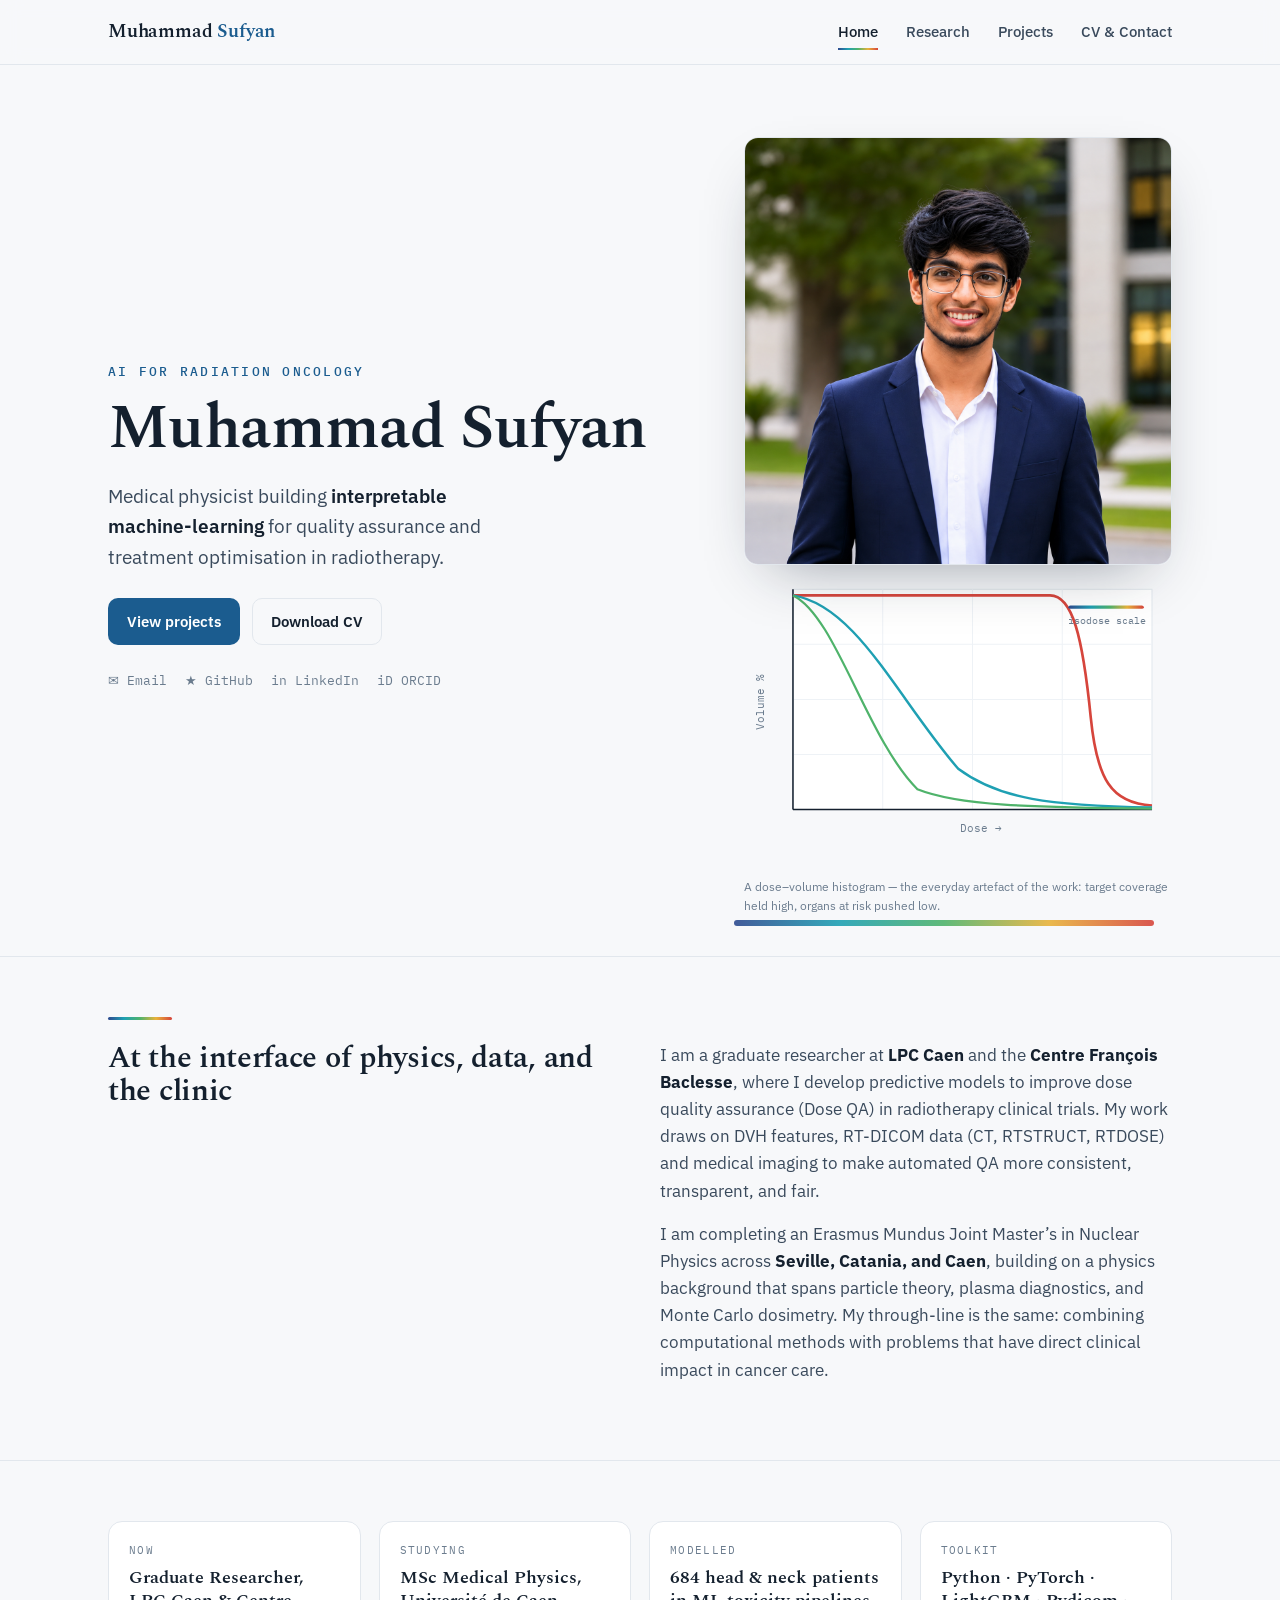
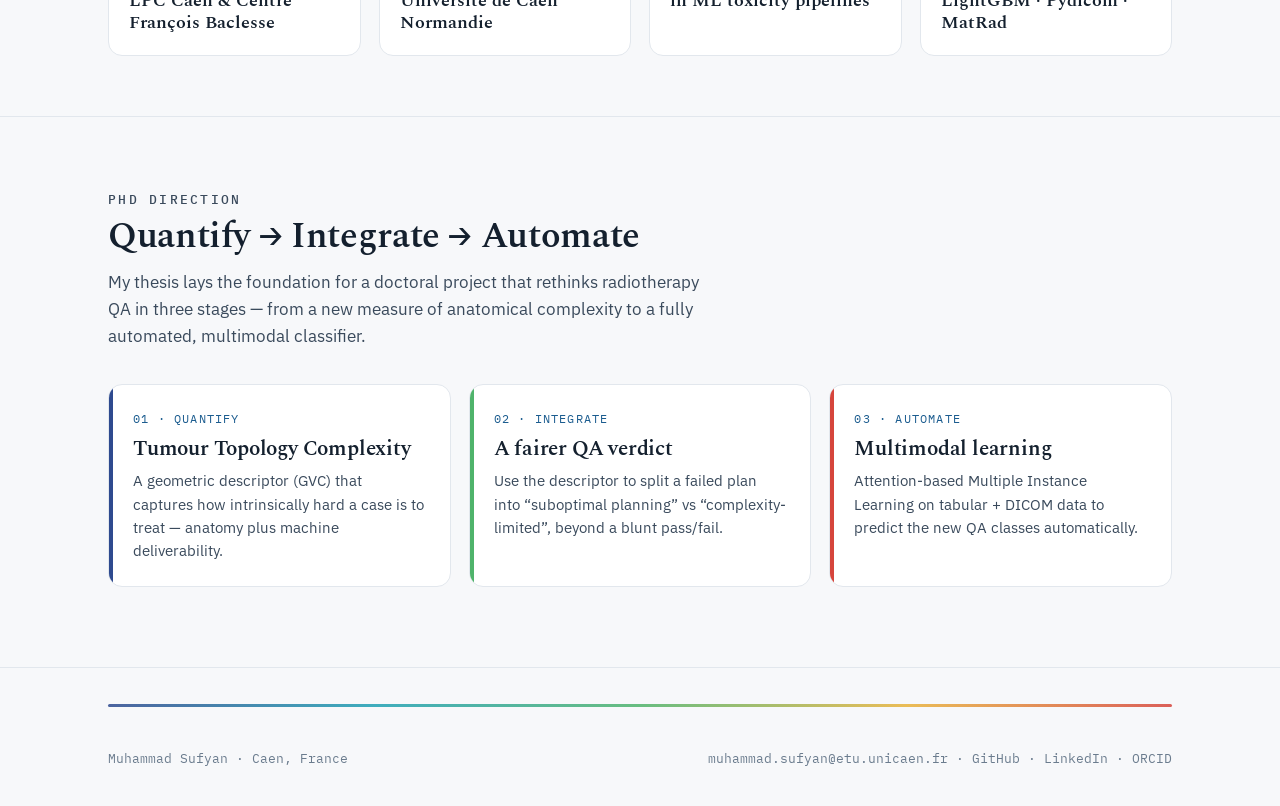
==== index.html @ 7ce427d2 "Add files via upload" ====
<!DOCTYPE html><html lang="en"><head>
<meta charset="utf-8"><meta name="viewport" content="width=device-width,initial-scale=1">
<title>Muhammad Sufyan — AI for Radiation Oncology</title>
<meta name="description" content="Muhammad Sufyan — medical physicist working on machine learning for radiotherapy quality assurance.">
<link rel="preconnect" href="https://fonts.googleapis.com"><link rel="preconnect" href="https://fonts.gstatic.com" crossorigin><link href="https://fonts.googleapis.com/css2?family=Spectral:ital,wght@0,400;0,500;0,600;1,400&family=IBM+Plex+Sans:wght@400;500;600&family=IBM+Plex+Mono:wght@400;500&display=swap" rel="stylesheet"><link rel="stylesheet" href="styles.css"></head>
<body><nav class="nav"><div class="wrap">
<a class="brand" href="index.html">Muhammad <span>Sufyan</span></a>
<button class="navtoggle" aria-label="Menu" onclick="document.getElementById('nv').classList.toggle('open')">&#9776;</button>
<div class="navlinks" id="nv"><a href="index.html" class="active">Home</a><a href="research.html">Research</a><a href="projects.html">Projects</a><a href="cv.html">CV &amp; Contact</a></div>
</div></nav><header class="hero"><div class="wrap"><div class="hero-grid">
<div class="fade in">
<p class="eyebrow">AI for Radiation Oncology</p>
<h1>Muhammad Sufyan</h1>
<p class="lead">Medical physicist building <b>interpretable machine-learning</b> for quality assurance and treatment optimisation in radiotherapy.</p>
<div class="btns">
<a class="btn btn-primary" href="projects.html">View projects</a>
<a class="btn btn-ghost" href="assets/Muhammad_Sufyan_CV.pdf" download>Download CV</a>
</div>
<div class="social">
<a href="mailto:muhammad.sufyan@etu.unicaen.fr">&#9993; Email</a>
<a href="https://github.com/mesufyan">&#9733; GitHub</a>
<a href="https://www.linkedin.com/in/sufyann">in LinkedIn</a>
<a href="https://orcid.org/0009-0007-3161-0716">iD ORCID</a>
</div>
</div>
<div class="portrait-card fade in">
<img class="portrait" src="assets/sufyan.png" alt="Muhammad Sufyan">
<div class="dvh-wrap"><svg viewBox="0 0 420 280" xmlns="http://www.w3.org/2000/svg" class="dvh" role="img" aria-label="Dose-volume histogram illustration">
<defs>
<linearGradient id="sp" x1="0" y1="0" x2="1" y2="0">
<stop offset="0" stop-color="#2E4A8F"/><stop offset="0.3" stop-color="#1FA0B3"/>
<stop offset="0.55" stop-color="#4FB36B"/><stop offset="0.78" stop-color="#E8B23A"/>
<stop offset="1" stop-color="#D6453C"/></linearGradient></defs>
<rect x="48" y="14" width="352" height="216" fill="#fff" stroke="#E2E7ED"/>
<!-- grid -->
<g stroke="#EEF2F6" stroke-width="1">
<line x1="48" y1="68" x2="400" y2="68"/><line x1="48" y1="122" x2="400" y2="122"/>
<line x1="48" y1="176" x2="400" y2="176"/>
<line x1="136" y1="14" x2="136" y2="230"/><line x1="224" y1="14" x2="224" y2="230"/>
<line x1="312" y1="14" x2="312" y2="230"/></g>
<!-- axes -->
<line x1="48" y1="230" x2="400" y2="230" stroke="#14202E" stroke-width="1.5"/>
<line x1="48" y1="14" x2="48" y2="230" stroke="#14202E" stroke-width="1.5"/>
<!-- target (CTV): stays at 100% then steep drop near prescription -->
<path class="dvh-line" d="M48,20 L300,20 C322,20 332,60 340,140 C346,200 360,224 400,226"
 fill="none" stroke="#D6453C" stroke-width="2.6"/>
<!-- OAR 1 (parotid): drops early -->
<path class="dvh-line" d="M48,20 C110,30 150,120 210,190 C250,220 300,226 400,228"
 fill="none" stroke="#1FA0B3" stroke-width="2.4" style="animation-delay:.5s"/>
<!-- OAR 2: drops earliest -->
<path class="dvh-line" d="M48,20 C90,40 120,160 170,210 C210,226 280,228 400,229"
 fill="none" stroke="#4FB36B" stroke-width="2.2" style="animation-delay:.7s"/>
<!-- labels -->
<text x="232" y="252" font-family="IBM Plex Mono,monospace" font-size="11" fill="#6B7C8E" text-anchor="middle">Dose &rarr;</text>
<text x="20" y="125" font-family="IBM Plex Mono,monospace" font-size="11" fill="#6B7C8E" transform="rotate(-90,20,125)" text-anchor="middle">Volume %</text>
<rect x="318" y="30" width="74" height="3" fill="url(#sp)" rx="2"/>
<text x="318" y="48" font-family="IBM Plex Mono,monospace" font-size="9.5" fill="#6B7C8E">isodose scale</text>
</svg>
<div class="dvh-cap">A dose&ndash;volume histogram &mdash; the everyday artefact of the work: target coverage held high, organs at risk pushed low.</div>
</div>
</div>
</div></div></header>

<section class="block"><div class="wrap">
<div class="rule"></div>
<div class="about fade">
<div><h2 style="font-size:30px">At the interface of physics, data, and the clinic</h2></div>
<div>
<p>I am a graduate researcher at <b>LPC Caen</b> and the <b>Centre Fran&ccedil;ois Baclesse</b>, where I develop predictive models to improve dose quality assurance (Dose QA) in radiotherapy clinical trials. My work draws on DVH features, RT-DICOM data (CT, RTSTRUCT, RTDOSE) and medical imaging to make automated QA more consistent, transparent, and fair.</p>
<p>I am completing an Erasmus Mundus Joint Master&rsquo;s in Nuclear Physics across <b>Seville, Catania, and Caen</b>, building on a physics background that spans particle theory, plasma diagnostics, and Monte&nbsp;Carlo dosimetry. My through-line is the same: combining computational methods with problems that have direct clinical impact in cancer care.</p>
</div>
</div>
</div></section>

<section class="block"><div class="wrap">
<div class="glance fade">
<div class="cell"><div class="k">Now</div><div class="v">Graduate Researcher, LPC Caen &amp; Centre Fran&ccedil;ois Baclesse</div></div>
<div class="cell"><div class="k">Studying</div><div class="v">MSc Medical Physics, Universit&eacute; de Caen Normandie</div></div>
<div class="cell"><div class="k">Modelled</div><div class="v">684 head &amp; neck patients in ML toxicity pipelines</div></div>
<div class="cell"><div class="k">Toolkit</div><div class="v">Python &middot; PyTorch &middot; LightGBM &middot; Pydicom &middot; MatRad</div></div>
</div>
</div></section>

<section class="block"><div class="wrap">
<div class="sec-head fade"><p class="eyebrow">PhD direction</p>
<h2>Quantify &rarr; Integrate &rarr; Automate</h2>
<p>My thesis lays the foundation for a doctoral project that rethinks radiotherapy QA in three stages &mdash; from a new measure of anatomical complexity to a fully automated, multimodal classifier.</p></div>
<div class="arc fade">
<div class="step"><div class="bar"></div><div class="no">01 &middot; QUANTIFY</div><h3>Tumour Topology Complexity</h3><p>A geometric descriptor (GVC) that captures how intrinsically hard a case is to treat &mdash; anatomy plus machine deliverability.</p></div>
<div class="step"><div class="bar"></div><div class="no">02 &middot; INTEGRATE</div><h3>A fairer QA verdict</h3><p>Use the descriptor to split a failed plan into &ldquo;suboptimal planning&rdquo; vs &ldquo;complexity-limited&rdquo;, beyond a blunt pass/fail.</p></div>
<div class="step"><div class="bar"></div><div class="no">03 &middot; AUTOMATE</div><h3>Multimodal learning</h3><p>Attention-based Multiple Instance Learning on tabular + DICOM data to predict the new QA classes automatically.</p></div>
</div>
</div></section><footer><div class="wrap" style="flex-direction:column;align-items:stretch">
<div class="spectrum-line"></div>
<div style="display:flex;justify-content:space-between;align-items:center;flex-wrap:wrap;gap:14px">
<span class="small">Muhammad Sufyan &middot; Caen, France</span>
<span class="small"><a href="mailto:muhammad.sufyan@etu.unicaen.fr">muhammad.sufyan@etu.unicaen.fr</a> &middot;
<a href="https://github.com/mesufyan">GitHub</a> &middot; <a href="https://www.linkedin.com/in/sufyann">LinkedIn</a> &middot;
<a href="https://orcid.org/0009-0007-3161-0716">ORCID</a></span>
</div></div></footer>
<script>
const io=new IntersectionObserver((es)=>{es.forEach(e=>{if(e.isIntersecting)e.target.classList.add('in')})},{threshold:.12});
document.querySelectorAll('.fade').forEach(el=>io.observe(el));
</script></body></html>
---- styles.css ----
/* ---------- Muhammad Sufyan — personal site ----------
   Design language drawn from radiation oncology:
   isodose colormap (blue→cyan→green→amber→red) as the signature,
   DVH curve as the hero motif. Academic gravitas (Spectral) +
   technical precision (IBM Plex Sans / Mono).
----------------------------------------------------- */

:root{
  --paper:#F7F8FA;
  --paper-2:#FFFFFF;
  --ink:#14202E;
  --ink-2:#3A4A5C;
  --muted:#6B7C8E;
  --line:#E2E7ED;
  --cobalt:#1B5C8F;
  --cobalt-deep:#0F4A78;
  --teal:#0E6C76;
  /* isodose colormap stops */
  --d1:#2E4A8F; --d2:#1FA0B3; --d3:#4FB36B; --d4:#E8B23A; --d5:#D6453C;
  --spectrum:linear-gradient(90deg,var(--d1),var(--d2),var(--d3),var(--d4),var(--d5));
  --maxw:1120px;
  --r:14px;
}

*{box-sizing:border-box;margin:0;padding:0}
html{scroll-behavior:smooth}
body{
  background:var(--paper);
  color:var(--ink);
  font-family:"IBM Plex Sans",system-ui,sans-serif;
  font-size:17px;
  line-height:1.6;
  -webkit-font-smoothing:antialiased;
}
a{color:inherit;text-decoration:none}
img{max-width:100%;display:block}

.wrap{max-width:var(--maxw);margin:0 auto;padding:0 28px}

/* ---------- typography ---------- */
h1,h2,h3{font-family:"Spectral",Georgia,serif;font-weight:600;line-height:1.1;letter-spacing:-.01em;color:var(--ink)}
.mono{font-family:"IBM Plex Mono",ui-monospace,monospace}
.eyebrow{
  font-family:"IBM Plex Mono",monospace;
  font-size:12.5px;letter-spacing:.18em;text-transform:uppercase;
  color:var(--cobalt);font-weight:500;
}

/* ---------- nav ---------- */
.nav{
  position:sticky;top:0;z-index:50;
  background:rgba(247,248,250,.82);
  backdrop-filter:blur(10px);
  border-bottom:1px solid var(--line);
}
.nav .wrap{display:flex;align-items:center;justify-content:space-between;height:64px}
.brand{font-family:"Spectral",serif;font-weight:600;font-size:19px;letter-spacing:-.01em}
.brand span{color:var(--cobalt)}
.navlinks{display:flex;gap:28px;align-items:center}
.navlinks a{font-size:14.5px;color:var(--ink-2);font-weight:500;position:relative;padding:4px 0}
.navlinks a:hover{color:var(--cobalt)}
.navlinks a.active{color:var(--ink)}
.navlinks a.active::after{
  content:"";position:absolute;left:0;right:0;bottom:-2px;height:2px;background:var(--spectrum)
}
.navtoggle{display:none;background:none;border:0;cursor:pointer;font-size:22px;color:var(--ink)}

/* ---------- hero ---------- */
.hero{padding:72px 0 40px}
.hero-grid{display:grid;grid-template-columns:1.15fr .85fr;gap:56px;align-items:center}
.hero h1{font-size:clamp(38px,6vw,62px);margin:14px 0 18px}
.hero .lead{font-size:19px;color:var(--ink-2);max-width:34ch;margin-bottom:26px}
.hero .lead b{color:var(--ink);font-weight:600}

.portrait-card{position:relative}
.portrait{
  border-radius:var(--r);width:100%;
  border:1px solid var(--line);
  box-shadow:0 24px 60px -28px rgba(20,32,46,.45);
  filter:saturate(1.02);
}
.portrait-card::after{
  content:"";position:absolute;left:-10px;right:18px;bottom:-10px;height:6px;border-radius:6px;background:var(--spectrum);opacity:.9
}

/* dvh figure */
.dvh-wrap{margin-top:10px}
.dvh-cap{font-size:12px;color:var(--muted);margin-top:8px;display:flex;gap:6px;align-items:center}

/* buttons */
.btns{display:flex;gap:12px;flex-wrap:wrap}
.btn{
  display:inline-flex;align-items:center;gap:8px;
  font-size:14.5px;font-weight:600;border-radius:10px;
  padding:11px 18px;transition:.18s;cursor:pointer;border:1px solid transparent;
}
.btn-primary{background:var(--cobalt);color:#fff}
.btn-primary:hover{background:var(--cobalt-deep)}
.btn-ghost{background:transparent;border-color:var(--line);color:var(--ink)}
.btn-ghost:hover{border-color:var(--cobalt);color:var(--cobalt)}

/* social row */
.social{display:flex;gap:18px;margin-top:26px;flex-wrap:wrap}
.social a{font-family:"IBM Plex Mono",monospace;font-size:13px;color:var(--muted);display:flex;gap:7px;align-items:center}
.social a:hover{color:var(--cobalt)}

/* ---------- spectrum rule ---------- */
.rule{height:3px;background:var(--spectrum);border-radius:3px;width:64px;margin:0 0 22px}

/* ---------- section ---------- */
section.block{padding:60px 0;border-top:1px solid var(--line)}
.sec-head{margin-bottom:34px;max-width:60ch}
.sec-head h2{font-size:clamp(26px,3.5vw,36px);margin-top:8px}
.sec-head p{color:var(--ink-2);margin-top:12px}

/* at a glance strip */
.glance{display:grid;grid-template-columns:repeat(4,1fr);gap:18px}
.glance .cell{background:var(--paper-2);border:1px solid var(--line);border-radius:var(--r);padding:20px}
.glance .k{font-family:"IBM Plex Mono",monospace;font-size:11px;letter-spacing:.12em;text-transform:uppercase;color:var(--muted)}
.glance .v{font-family:"Spectral",serif;font-size:18px;font-weight:600;margin-top:8px;line-height:1.25}

/* phd arc (genuine sequence -> numbered) */
.arc{display:grid;grid-template-columns:repeat(3,1fr);gap:18px}
.arc .step{background:var(--paper-2);border:1px solid var(--line);border-radius:var(--r);padding:24px;position:relative;overflow:hidden}
.arc .step .no{font-family:"IBM Plex Mono",monospace;font-size:12px;color:var(--cobalt);letter-spacing:.1em}
.arc .step h3{font-size:21px;margin:10px 0 8px}
.arc .step p{font-size:14.5px;color:var(--ink-2)}
.arc .step .bar{position:absolute;left:0;top:0;bottom:0;width:4px}
.arc .step:nth-child(1) .bar{background:var(--d1)}
.arc .step:nth-child(2) .bar{background:var(--d3)}
.arc .step:nth-child(3) .bar{background:var(--d5)}

/* prose about */
.about{display:grid;grid-template-columns:1fr 1fr;gap:40px;align-items:start}
.about p{color:var(--ink-2);margin-bottom:16px}
.about p b{color:var(--ink)}

/* ---------- timeline / experience ---------- */
.timeline{position:relative;margin-left:6px}
.entry{position:relative;padding:0 0 34px 30px;border-left:2px solid var(--line)}
.entry:last-child{border-left-color:transparent}
.entry::before{content:"";position:absolute;left:-7px;top:5px;width:12px;height:12px;border-radius:50%;background:var(--cobalt);border:2px solid var(--paper)}
.entry .when{font-family:"IBM Plex Mono",monospace;font-size:12px;color:var(--muted);letter-spacing:.04em}
.entry h3{font-size:20px;margin:5px 0 3px}
.entry .org{color:var(--cobalt);font-size:14.5px;font-weight:600;margin-bottom:10px}
.entry p{color:var(--ink-2);font-size:15px;margin-bottom:8px}
.tags{display:flex;gap:8px;flex-wrap:wrap;margin-top:10px}
.tag{font-family:"IBM Plex Mono",monospace;font-size:11.5px;padding:4px 9px;border-radius:6px;background:#eef2f6;color:var(--ink-2);border:1px solid var(--line)}

/* two-col lists */
.cols{display:grid;grid-template-columns:1fr 1fr;gap:18px 40px}
.li{padding:14px 0;border-bottom:1px solid var(--line)}
.li .t{font-weight:600;font-size:15.5px}
.li .d{color:var(--muted);font-size:13px;font-family:"IBM Plex Mono",monospace;margin-top:3px}
.li p{color:var(--ink-2);font-size:14px;margin-top:6px}

/* ---------- project cards ---------- */
.projects{display:grid;grid-template-columns:1fr 1fr;gap:22px}
.card{
  background:var(--paper-2);border:1px solid var(--line);border-radius:var(--r);
  padding:26px;display:flex;flex-direction:column;transition:.2s;position:relative;overflow:hidden
}
.card:hover{transform:translateY(-3px);box-shadow:0 18px 40px -24px rgba(20,32,46,.4);border-color:#cfd8e2}
.card .topbar{height:4px;border-radius:4px;width:46px;margin-bottom:18px;background:var(--spectrum)}
.card .when{font-family:"IBM Plex Mono",monospace;font-size:11.5px;color:var(--muted);letter-spacing:.06em}
.card h3{font-size:21px;margin:8px 0 10px}
.card p{color:var(--ink-2);font-size:14.5px;flex-grow:1}
.card .foot{margin-top:18px;display:flex;justify-content:space-between;align-items:center}
.repo{font-family:"IBM Plex Mono",monospace;font-size:13px;font-weight:600;color:var(--cobalt);display:inline-flex;gap:6px;align-items:center}
.repo:hover{color:var(--cobalt-deep)}
.repo.soon{color:var(--muted);font-weight:500}

/* ---------- contact ---------- */
.contact-grid{display:grid;grid-template-columns:1fr 1fr;gap:40px;align-items:start}
.contact-list a, .contact-list span{display:flex;gap:12px;align-items:baseline;padding:14px 0;border-bottom:1px solid var(--line);font-size:15.5px}
.contact-list .lab{font-family:"IBM Plex Mono",monospace;font-size:11.5px;letter-spacing:.1em;text-transform:uppercase;color:var(--muted);min-width:96px}
.contact-list a:hover .val{color:var(--cobalt)}
.val{color:var(--ink);word-break:break-all}

/* ---------- footer ---------- */
footer{border-top:1px solid var(--line);padding:36px 0;margin-top:20px}
footer .wrap{display:flex;justify-content:space-between;align-items:center;flex-wrap:wrap;gap:14px}
footer .small{font-size:13px;color:var(--muted);font-family:"IBM Plex Mono",monospace}
footer .spectrum-line{height:3px;width:100%;background:var(--spectrum);border-radius:3px;margin-bottom:28px;opacity:.85}

/* ---------- responsive ---------- */
@media(max-width:900px){
  .hero-grid{grid-template-columns:1fr;gap:34px}
  .hero{padding:48px 0 24px}
  .about,.contact-grid{grid-template-columns:1fr;gap:22px}
  .glance{grid-template-columns:1fr 1fr}
  .arc{grid-template-columns:1fr}
  .projects{grid-template-columns:1fr}
  .cols{grid-template-columns:1fr}
  .navlinks{
    position:fixed;inset:64px 0 auto 0;background:var(--paper);
    flex-direction:column;gap:0;padding:8px 0;border-bottom:1px solid var(--line);
    transform:translateY(-130%);transition:.25s;
  }
  .navlinks.open{transform:translateY(0)}
  .navlinks a{padding:14px 28px;width:100%}
  .navtoggle{display:block}
}

@media(prefers-reduced-motion:reduce){
  *{animation:none!important;transition:none!important;scroll-behavior:auto}
}

/* dvh draw animation */
.dvh-line{stroke-dasharray:520;stroke-dashoffset:520;animation:draw 2.1s ease forwards .3s}
@keyframes draw{to{stroke-dashoffset:0}}
.fade{opacity:0;transform:translateY(14px);transition:.7s ease}
.fade.in{opacity:1;transform:none}

/* ---------- project detail pages ---------- */
.phero{padding:54px 0 30px;border-bottom:1px solid var(--line)}
.phero .back{font-family:"IBM Plex Mono",monospace;font-size:13px;color:var(--muted);display:inline-flex;gap:7px;align-items:center;margin-bottom:22px}
.phero .back:hover{color:var(--cobalt)}
.phero h1{font-size:clamp(30px,5vw,48px);max-width:18ch;margin:6px 0 16px}
.phero .meta{display:flex;gap:22px;flex-wrap:wrap;font-family:"IBM Plex Mono",monospace;font-size:12.5px;color:var(--muted);margin-bottom:18px}
.phero .meta b{color:var(--ink-2);font-weight:500}
.phero .summary{font-size:18px;color:var(--ink-2);max-width:62ch}

.psec{padding:42px 0;border-top:1px solid var(--line)}
.psec h2{font-size:26px;margin-bottom:16px}
.psec h3{font-size:18px;margin:22px 0 8px}
.psec p{color:var(--ink-2);margin-bottom:14px;max-width:70ch}
.psec ul{margin:0 0 16px 0;padding-left:0;list-style:none;max-width:72ch}
.psec ul li{position:relative;padding:7px 0 7px 22px;color:var(--ink-2);border-bottom:1px solid var(--line)}
.psec ul li::before{content:"";position:absolute;left:0;top:15px;width:8px;height:2px;background:var(--cobalt)}
.psec ul li b{color:var(--ink)}

/* stat callouts */
.stats{display:grid;grid-template-columns:repeat(auto-fit,minmax(150px,1fr));gap:16px;margin:20px 0}
.stat{background:var(--paper-2);border:1px solid var(--line);border-radius:var(--r);padding:20px}
.stat .num{font-family:"Spectral",serif;font-size:30px;font-weight:600;color:var(--cobalt);line-height:1}
.stat .lbl{font-family:"IBM Plex Mono",monospace;font-size:11px;letter-spacing:.08em;text-transform:uppercase;color:var(--muted);margin-top:8px}

/* result table */
.rtable{width:100%;border-collapse:collapse;margin:18px 0;font-size:14px;overflow:hidden;border-radius:10px;border:1px solid var(--line)}
.rtable th,.rtable td{padding:11px 14px;text-align:left;border-bottom:1px solid var(--line)}
.rtable th{background:#eef2f6;font-family:"IBM Plex Mono",monospace;font-size:11.5px;letter-spacing:.05em;text-transform:uppercase;color:var(--ink-2);font-weight:500}
.rtable td{color:var(--ink-2)}
.rtable td.mono{font-family:"IBM Plex Mono",monospace;color:var(--cobalt);font-weight:500}
.rtable tr:last-child td{border-bottom:0}
.rtable .cap{font-size:12px;color:var(--muted);margin-top:6px}

.linkrow{display:flex;gap:14px;flex-wrap:wrap;margin-top:20px}

/* phase cards for TTC */
.phases{display:grid;grid-template-columns:repeat(3,1fr);gap:16px;margin:18px 0}
.phase{background:var(--paper-2);border:1px solid var(--line);border-radius:var(--r);padding:20px;position:relative}
.phase .ph{font-family:"IBM Plex Mono",monospace;font-size:11px;letter-spacing:.1em;color:var(--cobalt)}
.phase h3{font-size:16px;margin:8px 0 6px}
.phase p{font-size:13.5px;margin:0}
@media(max-width:760px){.phases{grid-template-columns:1fr}}

.note{background:#eef4f8;border:1px solid #d4e3ee;border-radius:var(--r);padding:16px 18px;font-size:14.5px;color:var(--ink-2);margin:16px 0}
.note b{color:var(--cobalt-deep)}
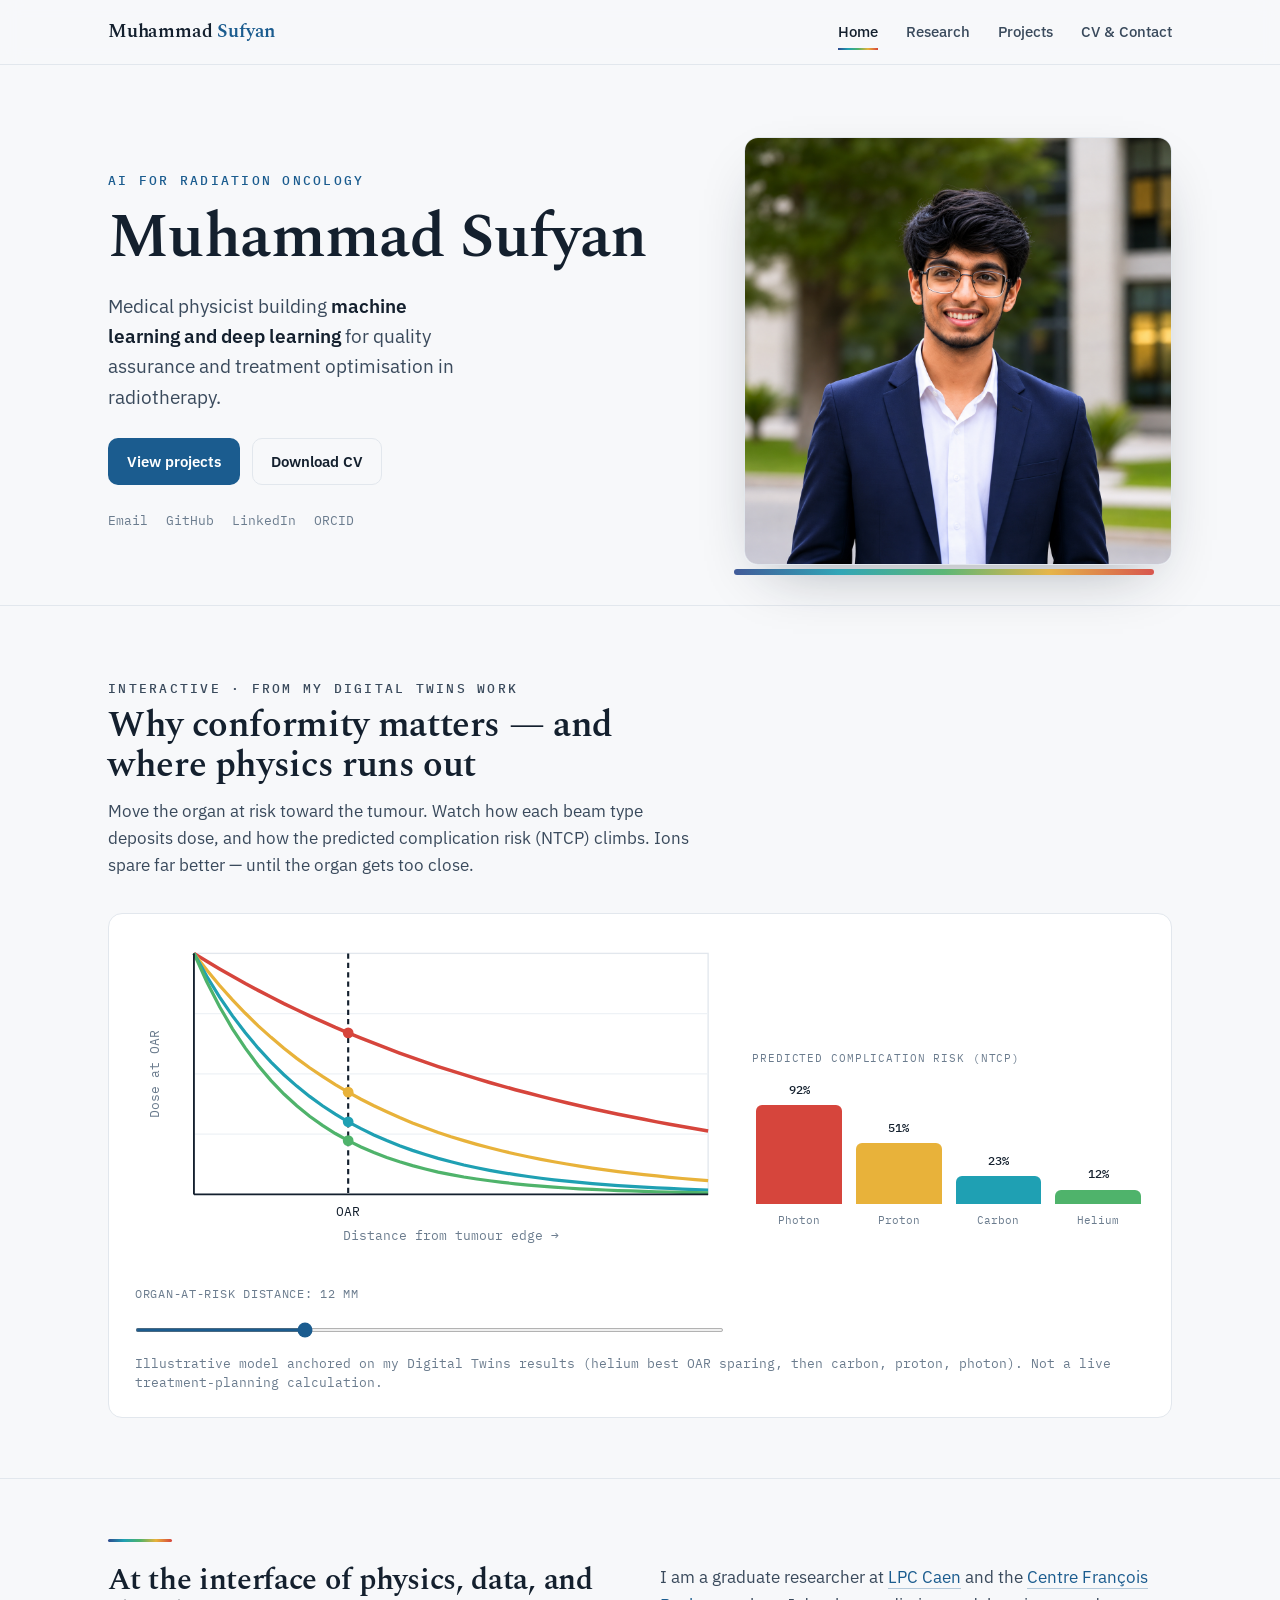
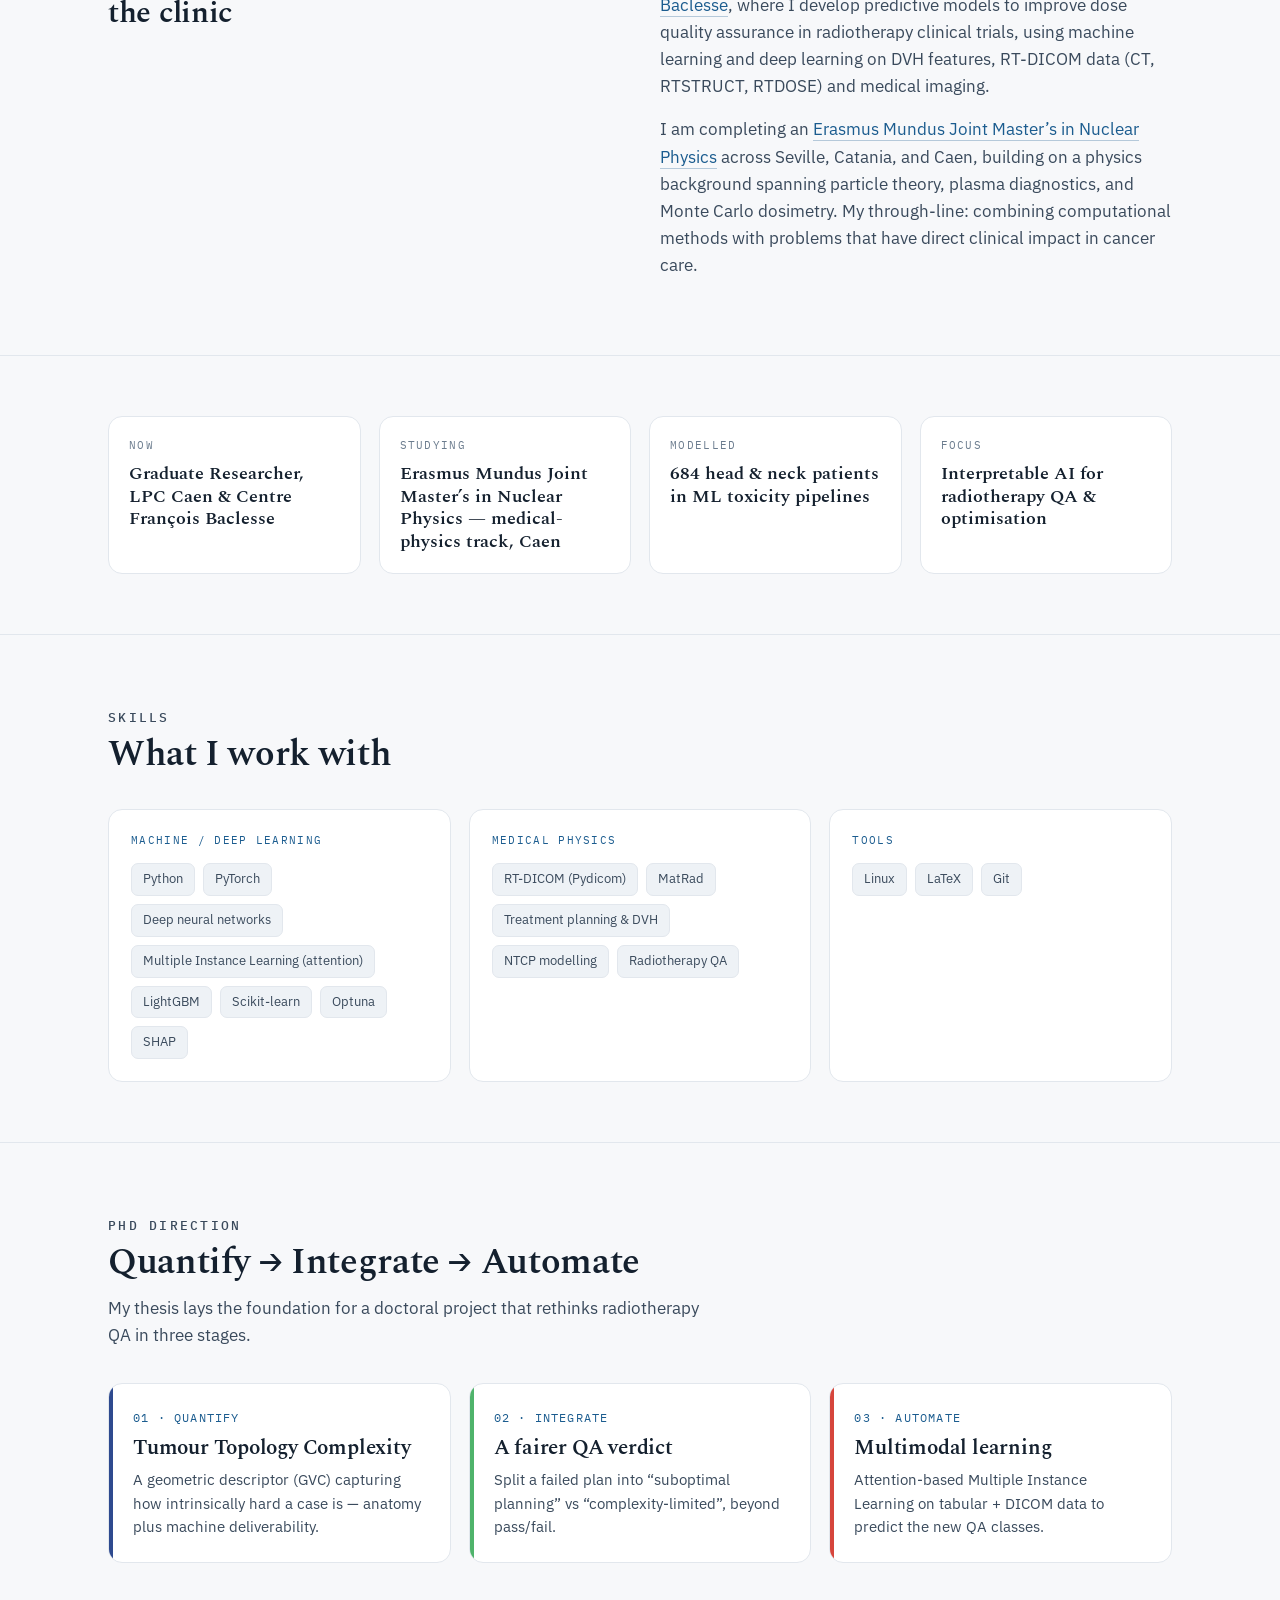
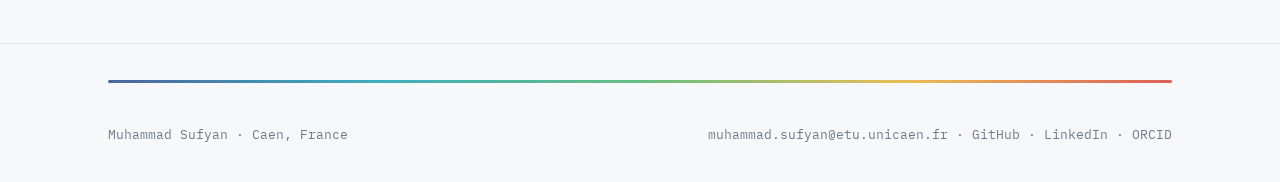
==== commit 1b9db265: "Files modified!" ====
--- a/index.html
+++ b/index.html
@@ -1,104 +1,133 @@
-<!DOCTYPE html><html lang="en"><head>
-<meta charset="utf-8"><meta name="viewport" content="width=device-width,initial-scale=1">
-<title>Muhammad Sufyan — AI for Radiation Oncology</title>
-<meta name="description" content="Muhammad Sufyan — medical physicist working on machine learning for radiotherapy quality assurance.">
-<link rel="preconnect" href="https://fonts.googleapis.com"><link rel="preconnect" href="https://fonts.gstatic.com" crossorigin><link href="https://fonts.googleapis.com/css2?family=Spectral:ital,wght@0,400;0,500;0,600;1,400&family=IBM+Plex+Sans:wght@400;500;600&family=IBM+Plex+Mono:wght@400;500&display=swap" rel="stylesheet"><link rel="stylesheet" href="styles.css"></head>
-<body><nav class="nav"><div class="wrap">
-<a class="brand" href="index.html">Muhammad <span>Sufyan</span></a>
-<button class="navtoggle" aria-label="Menu" onclick="document.getElementById('nv').classList.toggle('open')">&#9776;</button>
-<div class="navlinks" id="nv"><a href="index.html" class="active">Home</a><a href="research.html">Research</a><a href="projects.html">Projects</a><a href="cv.html">CV &amp; Contact</a></div>
-</div></nav><header class="hero"><div class="wrap"><div class="hero-grid">
+<!DOCTYPE html><html lang="en"><head><meta charset="utf-8"><meta name="viewport" content="width=device-width,initial-scale=1"><title>Muhammad Sufyan — AI for Radiation Oncology</title><meta name="description" content="Muhammad Sufyan — medical physicist working on machine learning and deep learning for radiotherapy QA."><link rel="preconnect" href="https://fonts.googleapis.com"><link rel="preconnect" href="https://fonts.gstatic.com" crossorigin><link href="https://fonts.googleapis.com/css2?family=Spectral:ital,wght@0,400;0,500;0,600;1,400&family=IBM+Plex+Sans:wght@400;500;600&family=IBM+Plex+Mono:wght@400;500&display=swap" rel="stylesheet"><link rel="stylesheet" href="styles.css"></head><body><nav class="nav"><div class="wrap"><a class="brand" href="index.html">Muhammad <span>Sufyan</span></a><button class="navtoggle" aria-label="Menu" onclick="document.getElementById('nv').classList.toggle('open')">&#9776;</button><div class="navlinks" id="nv"><a href="index.html" class="active">Home</a><a href="research.html">Research</a><a href="projects.html">Projects</a><a href="cv.html">CV &amp; Contact</a></div></div></nav><header class="hero"><div class="wrap"><div class="hero-grid">
 <div class="fade in">
 <p class="eyebrow">AI for Radiation Oncology</p>
 <h1>Muhammad Sufyan</h1>
-<p class="lead">Medical physicist building <b>interpretable machine-learning</b> for quality assurance and treatment optimisation in radiotherapy.</p>
-<div class="btns">
-<a class="btn btn-primary" href="projects.html">View projects</a>
-<a class="btn btn-ghost" href="assets/Muhammad_Sufyan_CV.pdf" download>Download CV</a>
-</div>
+<p class="lead">Medical physicist building <b>machine learning and deep learning</b> for quality assurance and treatment optimisation in radiotherapy.</p>
+<div class="btns"><a class="btn btn-primary" href="projects.html">View projects</a>
+<a class="btn btn-ghost" href="assets/Muhammad_Sufyan_CV.pdf" download>Download CV</a></div>
 <div class="social">
-<a href="mailto:muhammad.sufyan@etu.unicaen.fr">&#9993; Email</a>
-<a href="https://github.com/mesufyan">&#9733; GitHub</a>
-<a href="https://www.linkedin.com/in/sufyann">in LinkedIn</a>
-<a href="https://orcid.org/0009-0007-3161-0716">iD ORCID</a>
+<a href="mailto:muhammad.sufyan@etu.unicaen.fr">Email</a><a href="https://github.com/mesufyan" target="_blank" rel="noopener">GitHub</a>
+<a href="https://www.linkedin.com/in/sufyann" target="_blank" rel="noopener">LinkedIn</a><a href="https://orcid.org/0009-0007-3161-0716" target="_blank" rel="noopener">ORCID</a>
+</div></div>
+<div class="portrait-card fade in"><img class="portrait" src="assets/sufyan.png" alt="Muhammad Sufyan"></div>
+</div></div></header>
+
+
+<section class="block"><div class="wrap">
+<div class="sec-head fade"><p class="eyebrow">Interactive &middot; from my Digital Twins work</p>
+<h2>Why conformity matters &mdash; and where physics runs out</h2>
+<p>Move the organ at risk toward the tumour. Watch how each beam type deposits dose, and how the predicted complication risk (NTCP) climbs. Ions spare far better &mdash; until the organ gets too close.</p></div>
+<div class="sim fade">
+<div class="sim-grid">
+<div>
+<svg id="doseSvg" viewBox="0 0 440 240" xmlns="http://www.w3.org/2000/svg" aria-label="Dose vs distance from target for four modalities">
+<rect x="44" y="10" width="384" height="180" fill="#fff" stroke="#E2E7ED"/>
+<g id="grid"></g>
+<path id="cPhoton" fill="none" stroke="#D6453C" stroke-width="2.6"/>
+<path id="cProton" fill="none" stroke="#E8B23A" stroke-width="2.4"/>
+<path id="cCarbon" fill="none" stroke="#1FA0B3" stroke-width="2.4"/>
+<path id="cHelium" fill="none" stroke="#4FB36B" stroke-width="2.4"/>
+<line id="oarLine" x1="0" y1="10" x2="0" y2="190" stroke="#14202E" stroke-width="1.6" stroke-dasharray="4 3"/>
+<circle id="dPhoton" r="4" fill="#D6453C"/><circle id="dProton" r="4" fill="#E8B23A"/>
+<circle id="dCarbon" r="4" fill="#1FA0B3"/><circle id="dHelium" r="4" fill="#4FB36B"/>
+<line x1="44" y1="190" x2="428" y2="190" stroke="#14202E" stroke-width="1.4"/>
+<line x1="44" y1="10" x2="44" y2="190" stroke="#14202E" stroke-width="1.4"/>
+<text id="oarLbl" x="0" y="206" font-family="IBM Plex Mono,monospace" font-size="10" fill="#14202E" text-anchor="middle">OAR</text>
+<text x="236" y="224" font-family="IBM Plex Mono,monospace" font-size="10" fill="#6B7C8E" text-anchor="middle">Distance from tumour edge &rarr;</text>
+<text x="18" y="100" font-family="IBM Plex Mono,monospace" font-size="10" fill="#6B7C8E" transform="rotate(-90,18,100)" text-anchor="middle">Dose at OAR</text>
+</svg>
+<div class="sim-control">
+<label for="oar">Organ-at-risk distance: <span id="oarVal">12 mm</span></label>
+<input id="oar" type="range" min="1" max="40" value="12" step="1">
 </div>
 </div>
-<div class="portrait-card fade in">
-<img class="portrait" src="assets/sufyan.png" alt="Muhammad Sufyan">
-<div class="dvh-wrap"><svg viewBox="0 0 420 280" xmlns="http://www.w3.org/2000/svg" class="dvh" role="img" aria-label="Dose-volume histogram illustration">
-<defs>
-<linearGradient id="sp" x1="0" y1="0" x2="1" y2="0">
-<stop offset="0" stop-color="#2E4A8F"/><stop offset="0.3" stop-color="#1FA0B3"/>
-<stop offset="0.55" stop-color="#4FB36B"/><stop offset="0.78" stop-color="#E8B23A"/>
-<stop offset="1" stop-color="#D6453C"/></linearGradient></defs>
-<rect x="48" y="14" width="352" height="216" fill="#fff" stroke="#E2E7ED"/>
-<!-- grid -->
-<g stroke="#EEF2F6" stroke-width="1">
-<line x1="48" y1="68" x2="400" y2="68"/><line x1="48" y1="122" x2="400" y2="122"/>
-<line x1="48" y1="176" x2="400" y2="176"/>
-<line x1="136" y1="14" x2="136" y2="230"/><line x1="224" y1="14" x2="224" y2="230"/>
-<line x1="312" y1="14" x2="312" y2="230"/></g>
-<!-- axes -->
-<line x1="48" y1="230" x2="400" y2="230" stroke="#14202E" stroke-width="1.5"/>
-<line x1="48" y1="14" x2="48" y2="230" stroke="#14202E" stroke-width="1.5"/>
-<!-- target (CTV): stays at 100% then steep drop near prescription -->
-<path class="dvh-line" d="M48,20 L300,20 C322,20 332,60 340,140 C346,200 360,224 400,226"
- fill="none" stroke="#D6453C" stroke-width="2.6"/>
-<!-- OAR 1 (parotid): drops early -->
-<path class="dvh-line" d="M48,20 C110,30 150,120 210,190 C250,220 300,226 400,228"
- fill="none" stroke="#1FA0B3" stroke-width="2.4" style="animation-delay:.5s"/>
-<!-- OAR 2: drops earliest -->
-<path class="dvh-line" d="M48,20 C90,40 120,160 170,210 C210,226 280,228 400,229"
- fill="none" stroke="#4FB36B" stroke-width="2.2" style="animation-delay:.7s"/>
-<!-- labels -->
-<text x="232" y="252" font-family="IBM Plex Mono,monospace" font-size="11" fill="#6B7C8E" text-anchor="middle">Dose &rarr;</text>
-<text x="20" y="125" font-family="IBM Plex Mono,monospace" font-size="11" fill="#6B7C8E" transform="rotate(-90,20,125)" text-anchor="middle">Volume %</text>
-<rect x="318" y="30" width="74" height="3" fill="url(#sp)" rx="2"/>
-<text x="318" y="48" font-family="IBM Plex Mono,monospace" font-size="9.5" fill="#6B7C8E">isodose scale</text>
-</svg>
-<div class="dvh-cap">A dose&ndash;volume histogram &mdash; the everyday artefact of the work: target coverage held high, organs at risk pushed low.</div>
+<div>
+<div style="font-family:'IBM Plex Mono',monospace;font-size:11px;letter-spacing:.08em;text-transform:uppercase;color:#6B7C8E;margin-bottom:12px">Predicted complication risk (NTCP)</div>
+<div class="ntcp-row">
+<div class="ntcp-bar-wrap"><span class="ntcp-val" id="vPhoton">0%</span><div class="ntcp-bar" id="bPhoton" style="background:#D6453C"></div><span class="ntcp-lbl">Photon</span></div>
+<div class="ntcp-bar-wrap"><span class="ntcp-val" id="vProton">0%</span><div class="ntcp-bar" id="bProton" style="background:#E8B23A"></div><span class="ntcp-lbl">Proton</span></div>
+<div class="ntcp-bar-wrap"><span class="ntcp-val" id="vCarbon">0%</span><div class="ntcp-bar" id="bCarbon" style="background:#1FA0B3"></div><span class="ntcp-lbl">Carbon</span></div>
+<div class="ntcp-bar-wrap"><span class="ntcp-val" id="vHelium">0%</span><div class="ntcp-bar" id="bHelium" style="background:#4FB36B"></div><span class="ntcp-lbl">Helium</span></div>
 </div>
 </div>
-</div></div></header>
+</div>
+<div class="sim-callout" id="callout">At very short distances, <b>even ions cannot fully spare the organ</b> &mdash; the limit becomes anatomical, not physical. This is exactly the regime my <a href="project-ttc.html">Tumour Topology Complexity descriptor (GVC)</a> is built to quantify.</div>
+<div class="fig-cap" style="margin-top:14px">Illustrative model anchored on my Digital Twins results (helium best OAR sparing, then carbon, proton, photon). Not a live treatment-planning calculation.</div>
+</div>
+</div></section>
+<script>
+(function(){
+ var X0=44,X1=428,Y0=10,Y1=190,W=X1-X0,H=Y1-Y0;
+ var Lm={photon:30,proton:14,carbon:10,helium:8}; // falloff length: smaller=better sparing
+ var maxD=40;
+ function dose(L,d){return Math.exp(-d/L);}            // dose at OAR, target=1
+ function ntcp(D){return 1/(1+Math.exp(-(D-0.42)/0.10));}
+ function px(d){return X0 + (d/maxD)*W;}
+ function py(v){return Y1 - v*H;}
+ // grid
+ var g=document.getElementById('grid'),gs='';
+ for(var i=1;i<4;i++){var y=Y0+i*H/4;gs+='<line x1="'+X0+'" y1="'+y+'" x2="'+X1+'" y2="'+y+'" stroke="#EEF2F6"/>';}
+ g.innerHTML=gs;
+ function path(L){var s='M';for(var d=0;d<=maxD;d+=1){s+=(d===0?'':' L')+px(d).toFixed(1)+','+py(dose(L,d)).toFixed(1);}return s;}
+ document.getElementById('cPhoton').setAttribute('d',path(Lm.photon));
+ document.getElementById('cProton').setAttribute('d',path(Lm.proton));
+ document.getElementById('cCarbon').setAttribute('d',path(Lm.carbon));
+ document.getElementById('cHelium').setAttribute('d',path(Lm.helium));
+ var slider=document.getElementById('oar');
+ function fmt(p){return Math.round(p*100)+'%';}
+ function upd(){
+   var d=+slider.value; document.getElementById('oarVal').textContent=d+' mm';
+   var x=px(d);
+   var ol=document.getElementById('oarLine');ol.setAttribute('x1',x);ol.setAttribute('x2',x);
+   var lbl=document.getElementById('oarLbl');lbl.setAttribute('x',x);
+   var anyHigh=false,total=0;
+   ['photon','proton','carbon','helium'].forEach(function(m){
+     var D=dose(Lm[m],d), N=ntcp(D);
+     var cap=m.charAt(0).toUpperCase()+m.slice(1);
+     var dot=document.getElementById('d'+cap);dot.setAttribute('cx',x);dot.setAttribute('cy',py(D));
+     document.getElementById('b'+cap).style.height=(N*120)+'px';
+     document.getElementById('v'+cap).textContent=fmt(N);
+   });
+   var allN=['photon','proton','carbon','helium'].map(function(m){return ntcp(dose(Lm[m],d));});
+   var minN=Math.min.apply(null,allN);
+   document.getElementById('callout').classList.toggle('show', minN>0.5);
+ }
+ slider.addEventListener('input',upd); upd();
+})();
+</script>
 
-<section class="block"><div class="wrap">
-<div class="rule"></div>
+
+<section class="block"><div class="wrap"><div class="rule"></div>
 <div class="about fade">
 <div><h2 style="font-size:30px">At the interface of physics, data, and the clinic</h2></div>
 <div>
-<p>I am a graduate researcher at <b>LPC Caen</b> and the <b>Centre Fran&ccedil;ois Baclesse</b>, where I develop predictive models to improve dose quality assurance (Dose QA) in radiotherapy clinical trials. My work draws on DVH features, RT-DICOM data (CT, RTSTRUCT, RTDOSE) and medical imaging to make automated QA more consistent, transparent, and fair.</p>
-<p>I am completing an Erasmus Mundus Joint Master&rsquo;s in Nuclear Physics across <b>Seville, Catania, and Caen</b>, building on a physics background that spans particle theory, plasma diagnostics, and Monte&nbsp;Carlo dosimetry. My through-line is the same: combining computational methods with problems that have direct clinical impact in cancer care.</p>
-</div>
-</div>
-</div></section>
+<p>I am a graduate researcher at <a href="https://www.lpc-caen.in2p3.fr/" target="_blank" rel="noopener">LPC Caen</a> and the <a href="https://www.baclesse.fr/" target="_blank" rel="noopener">Centre Fran&ccedil;ois Baclesse</a>, where I develop predictive models to improve dose quality assurance in radiotherapy clinical trials, using machine learning and deep learning on DVH features, RT-DICOM data (CT, RTSTRUCT, RTDOSE) and medical imaging.</p>
+<p>I am completing an <a href="https://www.emm-nucphys.eu/" target="_blank" rel="noopener">Erasmus Mundus Joint Master&rsquo;s in Nuclear Physics</a> across Seville, Catania, and Caen, building on a physics background spanning particle theory, plasma diagnostics, and Monte&nbsp;Carlo dosimetry. My through-line: combining computational methods with problems that have direct clinical impact in cancer care.</p>
+</div></div></div></section>
+
+<section class="block"><div class="wrap"><div class="glance fade">
+<div class="cell"><div class="k">Now</div><div class="v">Graduate Researcher, LPC Caen &amp; Centre Fran&ccedil;ois Baclesse</div></div>
+<div class="cell"><div class="k">Studying</div><div class="v">Erasmus Mundus Joint Master&rsquo;s in Nuclear Physics &mdash; medical-physics track, Caen</div></div>
+<div class="cell"><div class="k">Modelled</div><div class="v">684 head &amp; neck patients in ML toxicity pipelines</div></div>
+<div class="cell"><div class="k">Focus</div><div class="v">Interpretable AI for radiotherapy QA &amp; optimisation</div></div>
+</div></div></section>
 
 <section class="block"><div class="wrap">
-<div class="glance fade">
-<div class="cell"><div class="k">Now</div><div class="v">Graduate Researcher, LPC Caen &amp; Centre Fran&ccedil;ois Baclesse</div></div>
-<div class="cell"><div class="k">Studying</div><div class="v">MSc Medical Physics, Universit&eacute; de Caen Normandie</div></div>
-<div class="cell"><div class="k">Modelled</div><div class="v">684 head &amp; neck patients in ML toxicity pipelines</div></div>
-<div class="cell"><div class="k">Toolkit</div><div class="v">Python &middot; PyTorch &middot; LightGBM &middot; Pydicom &middot; MatRad</div></div>
-</div>
-</div></section>
+<div class="sec-head fade"><p class="eyebrow">Skills</p><h2>What I work with</h2></div>
+<div class="skills fade">
+<div class="skillcol"><div class="h">Machine / Deep Learning</div><div class="chips">
+<span class="chip">Python</span><span class="chip">PyTorch</span><span class="chip">Deep neural networks</span><span class="chip">Multiple Instance Learning (attention)</span><span class="chip">LightGBM</span><span class="chip">Scikit-learn</span><span class="chip">Optuna</span><span class="chip">SHAP</span></div></div>
+<div class="skillcol"><div class="h">Medical Physics</div><div class="chips">
+<span class="chip">RT-DICOM (Pydicom)</span><span class="chip">MatRad</span><span class="chip">Treatment planning &amp; DVH</span><span class="chip">NTCP modelling</span><span class="chip">Radiotherapy QA</span></div></div>
+<div class="skillcol"><div class="h">Tools</div><div class="chips">
+<span class="chip">Linux</span><span class="chip">LaTeX</span><span class="chip">Git</span></div></div>
+</div></div></section>
 
 <section class="block"><div class="wrap">
-<div class="sec-head fade"><p class="eyebrow">PhD direction</p>
-<h2>Quantify &rarr; Integrate &rarr; Automate</h2>
-<p>My thesis lays the foundation for a doctoral project that rethinks radiotherapy QA in three stages &mdash; from a new measure of anatomical complexity to a fully automated, multimodal classifier.</p></div>
+<div class="sec-head fade"><p class="eyebrow">PhD direction</p><h2>Quantify &rarr; Integrate &rarr; Automate</h2>
+<p>My thesis lays the foundation for a doctoral project that rethinks radiotherapy QA in three stages.</p></div>
 <div class="arc fade">
-<div class="step"><div class="bar"></div><div class="no">01 &middot; QUANTIFY</div><h3>Tumour Topology Complexity</h3><p>A geometric descriptor (GVC) that captures how intrinsically hard a case is to treat &mdash; anatomy plus machine deliverability.</p></div>
-<div class="step"><div class="bar"></div><div class="no">02 &middot; INTEGRATE</div><h3>A fairer QA verdict</h3><p>Use the descriptor to split a failed plan into &ldquo;suboptimal planning&rdquo; vs &ldquo;complexity-limited&rdquo;, beyond a blunt pass/fail.</p></div>
-<div class="step"><div class="bar"></div><div class="no">03 &middot; AUTOMATE</div><h3>Multimodal learning</h3><p>Attention-based Multiple Instance Learning on tabular + DICOM data to predict the new QA classes automatically.</p></div>
-</div>
-</div></section><footer><div class="wrap" style="flex-direction:column;align-items:stretch">
-<div class="spectrum-line"></div>
-<div style="display:flex;justify-content:space-between;align-items:center;flex-wrap:wrap;gap:14px">
-<span class="small">Muhammad Sufyan &middot; Caen, France</span>
-<span class="small"><a href="mailto:muhammad.sufyan@etu.unicaen.fr">muhammad.sufyan@etu.unicaen.fr</a> &middot;
-<a href="https://github.com/mesufyan">GitHub</a> &middot; <a href="https://www.linkedin.com/in/sufyann">LinkedIn</a> &middot;
-<a href="https://orcid.org/0009-0007-3161-0716">ORCID</a></span>
-</div></div></footer>
-<script>
-const io=new IntersectionObserver((es)=>{es.forEach(e=>{if(e.isIntersecting)e.target.classList.add('in')})},{threshold:.12});
-document.querySelectorAll('.fade').forEach(el=>io.observe(el));
-</script></body></html>+<div class="step"><div class="bar"></div><div class="no">01 &middot; QUANTIFY</div><h3>Tumour Topology Complexity</h3><p>A geometric descriptor (GVC) capturing how intrinsically hard a case is &mdash; anatomy plus machine deliverability.</p></div>
+<div class="step"><div class="bar"></div><div class="no">02 &middot; INTEGRATE</div><h3>A fairer QA verdict</h3><p>Split a failed plan into &ldquo;suboptimal planning&rdquo; vs &ldquo;complexity-limited&rdquo;, beyond pass/fail.</p></div>
+<div class="step"><div class="bar"></div><div class="no">03 &middot; AUTOMATE</div><h3>Multimodal learning</h3><p>Attention-based Multiple Instance Learning on tabular + DICOM data to predict the new QA classes.</p></div>
+</div></div></section><footer><div class="wrap" style="flex-direction:column;align-items:stretch"><div class="spectrum-line"></div><div style="display:flex;justify-content:space-between;align-items:center;flex-wrap:wrap;gap:14px"><span class="small">Muhammad Sufyan &middot; Caen, France</span><span class="small"><a href="mailto:muhammad.sufyan@etu.unicaen.fr">muhammad.sufyan@etu.unicaen.fr</a> &middot; <a href="https://github.com/mesufyan" target="_blank" rel="noopener">GitHub</a> &middot; <a href="https://www.linkedin.com/in/sufyann" target="_blank" rel="noopener">LinkedIn</a> &middot; <a href="https://orcid.org/0009-0007-3161-0716" target="_blank" rel="noopener">ORCID</a></span></div></div></footer><script>const io=new IntersectionObserver((es)=>{es.forEach(e=>{if(e.isIntersecting)e.target.classList.add('in')})},{threshold:.12});document.querySelectorAll('.fade').forEach(el=>io.observe(el));</script></body></html>
--- a/styles.css
+++ b/styles.css
@@ -257,3 +257,44 @@
 
 .note{background:#eef4f8;border:1px solid #d4e3ee;border-radius:var(--r);padding:16px 18px;font-size:14.5px;color:var(--ink-2);margin:16px 0}
 .note b{color:var(--cobalt-deep)}
+
+/* ---------- figures ---------- */
+.figure{margin:20px 0;border:1px solid var(--line);border-radius:var(--r);background:var(--paper-2);padding:18px}
+.figure svg{width:100%;height:auto;display:block}
+.fig-cap{font-size:12.5px;color:var(--muted);margin-top:10px;font-family:"IBM Plex Mono",monospace;line-height:1.5}
+.fig-grid{display:grid;grid-template-columns:1fr 1fr;gap:18px}
+@media(max-width:760px){.fig-grid{grid-template-columns:1fr}}
+
+/* card footer pinned to bottom so all cards align */
+.card .foot{margin-top:auto;padding-top:18px}
+
+/* clickable inline links in prose */
+.psec p a, .about p a, .li p a, .entry p a, .entry .org a{color:var(--cobalt);text-decoration:none;border-bottom:1px solid rgba(27,92,143,.3)}
+.psec p a:hover, .about p a:hover, .li p a:hover, .entry p a:hover, .entry .org a:hover{border-bottom-color:var(--cobalt)}
+
+/* ---------- skills block ---------- */
+.skills{display:grid;grid-template-columns:repeat(3,1fr);gap:18px}
+.skillcol{background:var(--paper-2);border:1px solid var(--line);border-radius:var(--r);padding:22px}
+.skillcol .h{font-family:"IBM Plex Mono",monospace;font-size:11px;letter-spacing:.12em;text-transform:uppercase;color:var(--cobalt);margin-bottom:14px}
+.skillcol .chips{display:flex;flex-wrap:wrap;gap:8px}
+.chip{font-size:13px;padding:5px 11px;border-radius:7px;background:#eef2f6;color:var(--ink-2);border:1px solid var(--line)}
+@media(max-width:760px){.skills{grid-template-columns:1fr}}
+
+/* ---------- interactive sim ---------- */
+.sim{background:var(--paper-2);border:1px solid var(--line);border-radius:var(--r);padding:26px;margin-top:8px}
+.sim-grid{display:grid;grid-template-columns:1.5fr 1fr;gap:28px;align-items:center}
+.sim svg{width:100%;height:auto;display:block}
+.sim-control{margin-top:22px}
+.sim-control label{font-family:"IBM Plex Mono",monospace;font-size:12px;letter-spacing:.06em;text-transform:uppercase;color:var(--muted);display:block;margin-bottom:10px}
+.sim-control input[type=range]{width:100%;accent-color:var(--cobalt);height:4px}
+.sim-readout{font-family:"IBM Plex Mono",monospace;font-size:13px;color:var(--ink-2);margin-top:8px}
+.sim-readout b{color:var(--ink)}
+.sim-callout{margin-top:18px;border-radius:10px;padding:14px 16px;font-size:14px;line-height:1.5;background:#fdeceb;border:1px solid #f4c9c6;color:#8f2d27;display:none}
+.sim-callout.show{display:block}
+.sim-callout a{color:#8f2d27;font-weight:600;text-decoration:underline}
+.ntcp-row{display:flex;align-items:flex-end;gap:14px;height:150px;padding:0 4px}
+.ntcp-bar-wrap{flex:1;display:flex;flex-direction:column;align-items:center;justify-content:flex-end;height:100%}
+.ntcp-bar{width:100%;border-radius:6px 6px 0 0;transition:height .12s ease}
+.ntcp-val{font-family:"IBM Plex Mono",monospace;font-size:12px;font-weight:500;margin-bottom:6px;color:var(--ink)}
+.ntcp-lbl{font-family:"IBM Plex Mono",monospace;font-size:11px;color:var(--muted);margin-top:8px}
+@media(max-width:760px){.sim-grid{grid-template-columns:1fr;gap:20px}}
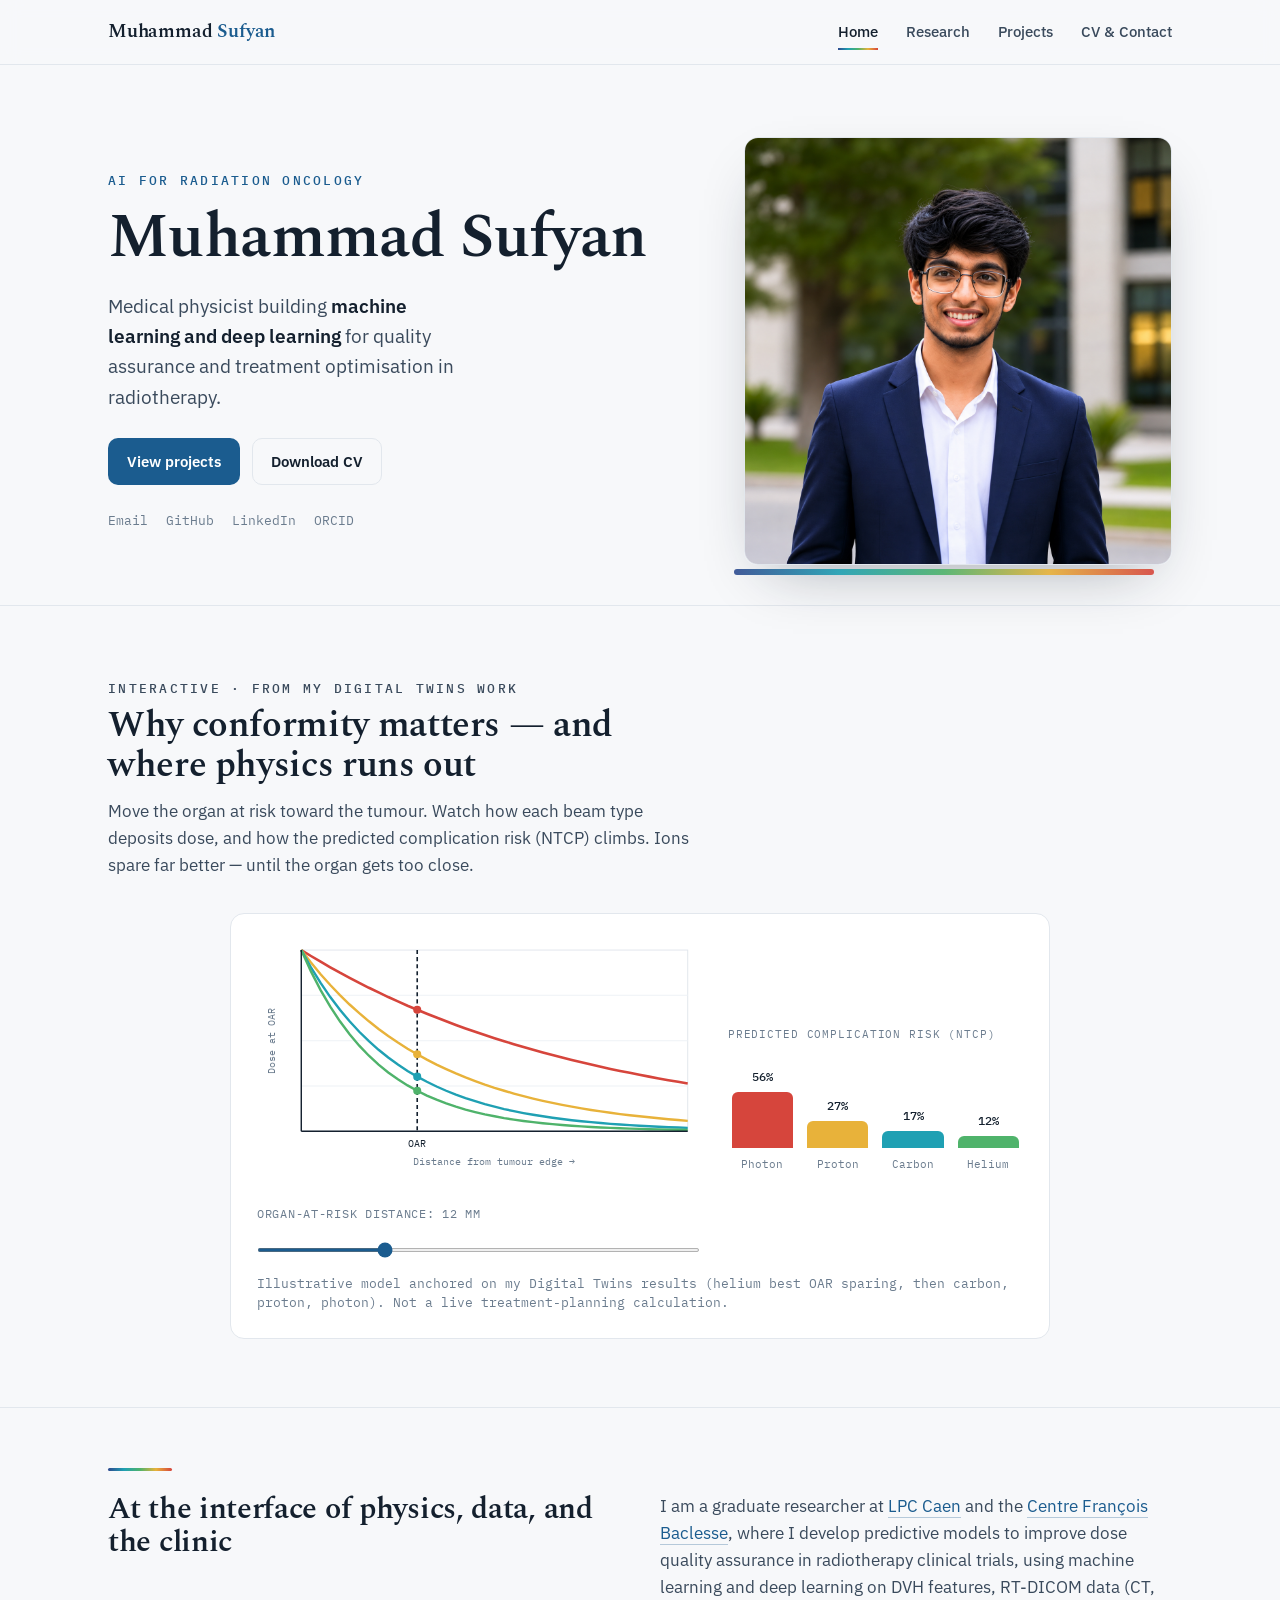
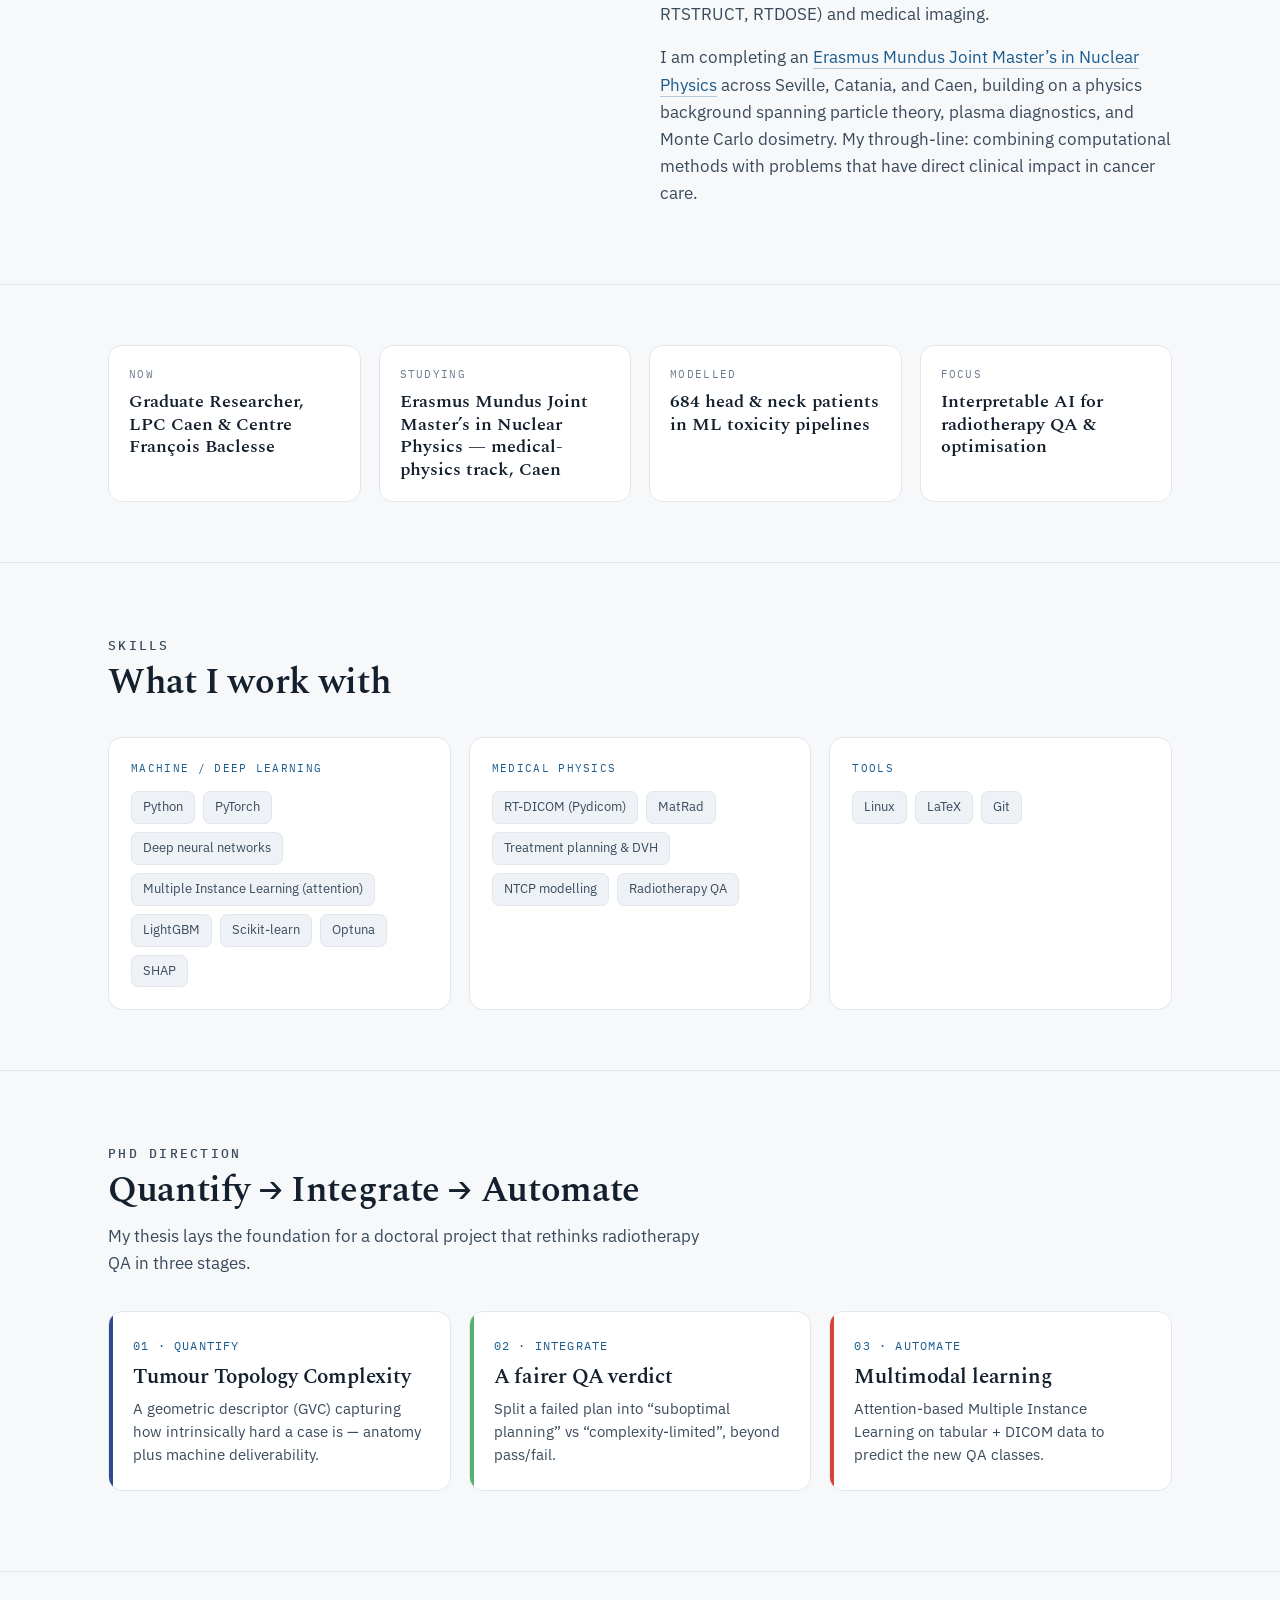
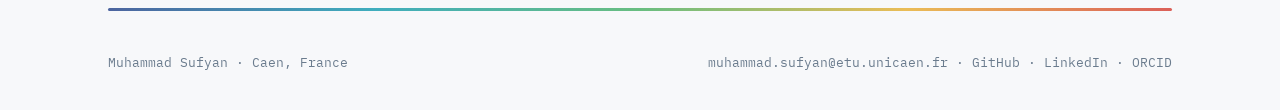
==== commit 2e9fb67e: "Figure Size reduced" ====
--- a/index.html
+++ b/index.html
@@ -61,7 +61,7 @@
  var Lm={photon:30,proton:14,carbon:10,helium:8}; // falloff length: smaller=better sparing
  var maxD=40;
  function dose(L,d){return Math.exp(-d/L);}            // dose at OAR, target=1
- function ntcp(D){return 1/(1+Math.exp(-(D-0.42)/0.10));}
+ function ntcp(D){return 1/(1+Math.exp(-(D-0.62)/0.20));}
  function px(d){return X0 + (d/maxD)*W;}
  function py(v){return Y1 - v*H;}
  // grid
@@ -85,7 +85,7 @@
      var D=dose(Lm[m],d), N=ntcp(D);
      var cap=m.charAt(0).toUpperCase()+m.slice(1);
      var dot=document.getElementById('d'+cap);dot.setAttribute('cx',x);dot.setAttribute('cy',py(D));
-     document.getElementById('b'+cap).style.height=(N*120)+'px';
+     document.getElementById('b'+cap).style.height=(N*100)+'px';
      document.getElementById('v'+cap).textContent=fmt(N);
    });
    var allN=['photon','proton','carbon','helium'].map(function(m){return ntcp(dose(Lm[m],d));});
--- a/styles.css
+++ b/styles.css
@@ -298,3 +298,12 @@
 .ntcp-val{font-family:"IBM Plex Mono",monospace;font-size:12px;font-weight:500;margin-bottom:6px;color:var(--ink)}
 .ntcp-lbl{font-family:"IBM Plex Mono",monospace;font-size:11px;color:var(--muted);margin-top:8px}
 @media(max-width:760px){.sim-grid{grid-template-columns:1fr;gap:20px}}
+
+/* ---------- figure sizing: article-friendly, centered ---------- */
+.figure{max-width:480px;margin:26px auto;padding:16px}
+.fig-grid{max-width:740px;margin:24px auto}
+.fig-grid .figure{max-width:none;margin:0}
+.sim{max-width:820px;margin:8px auto}
+.ntcp-row{height:118px}
+.ntcp-bar-wrap{min-width:0}
+.figure .fig-cap{text-align:center}
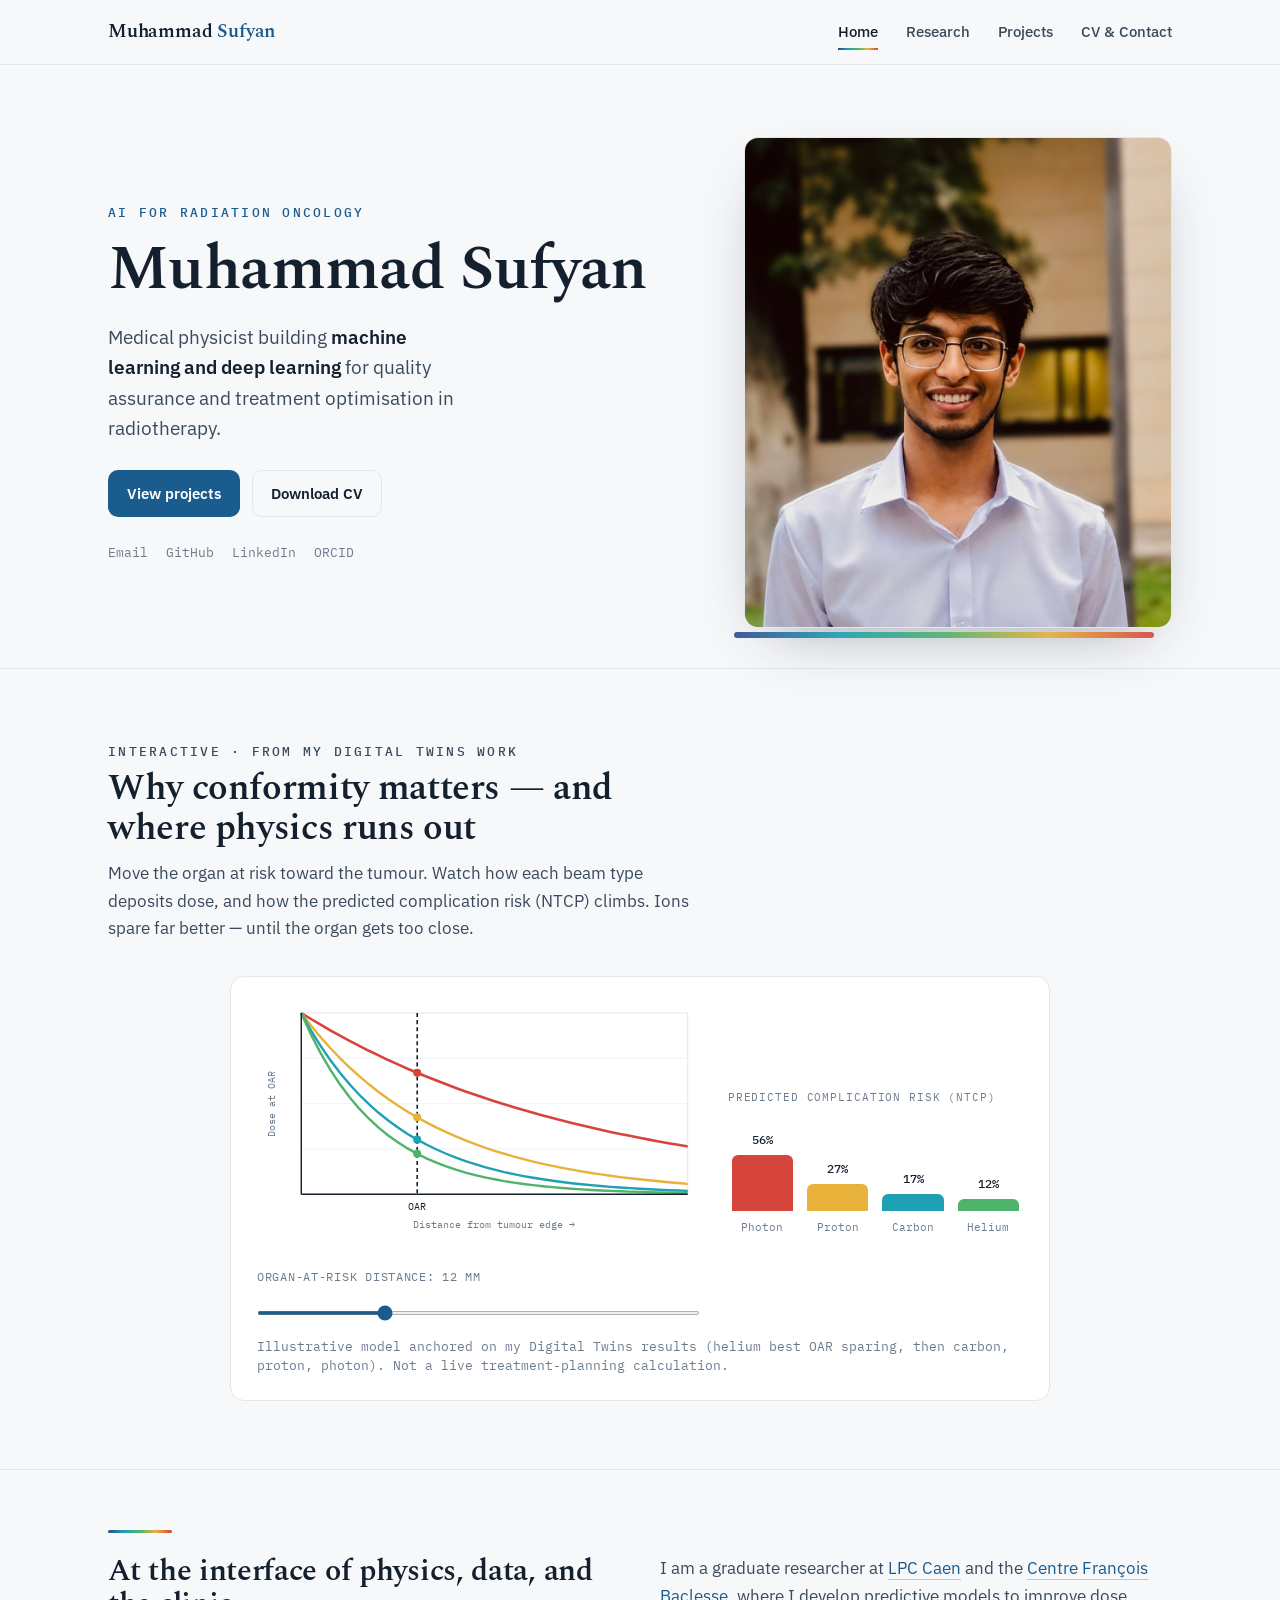
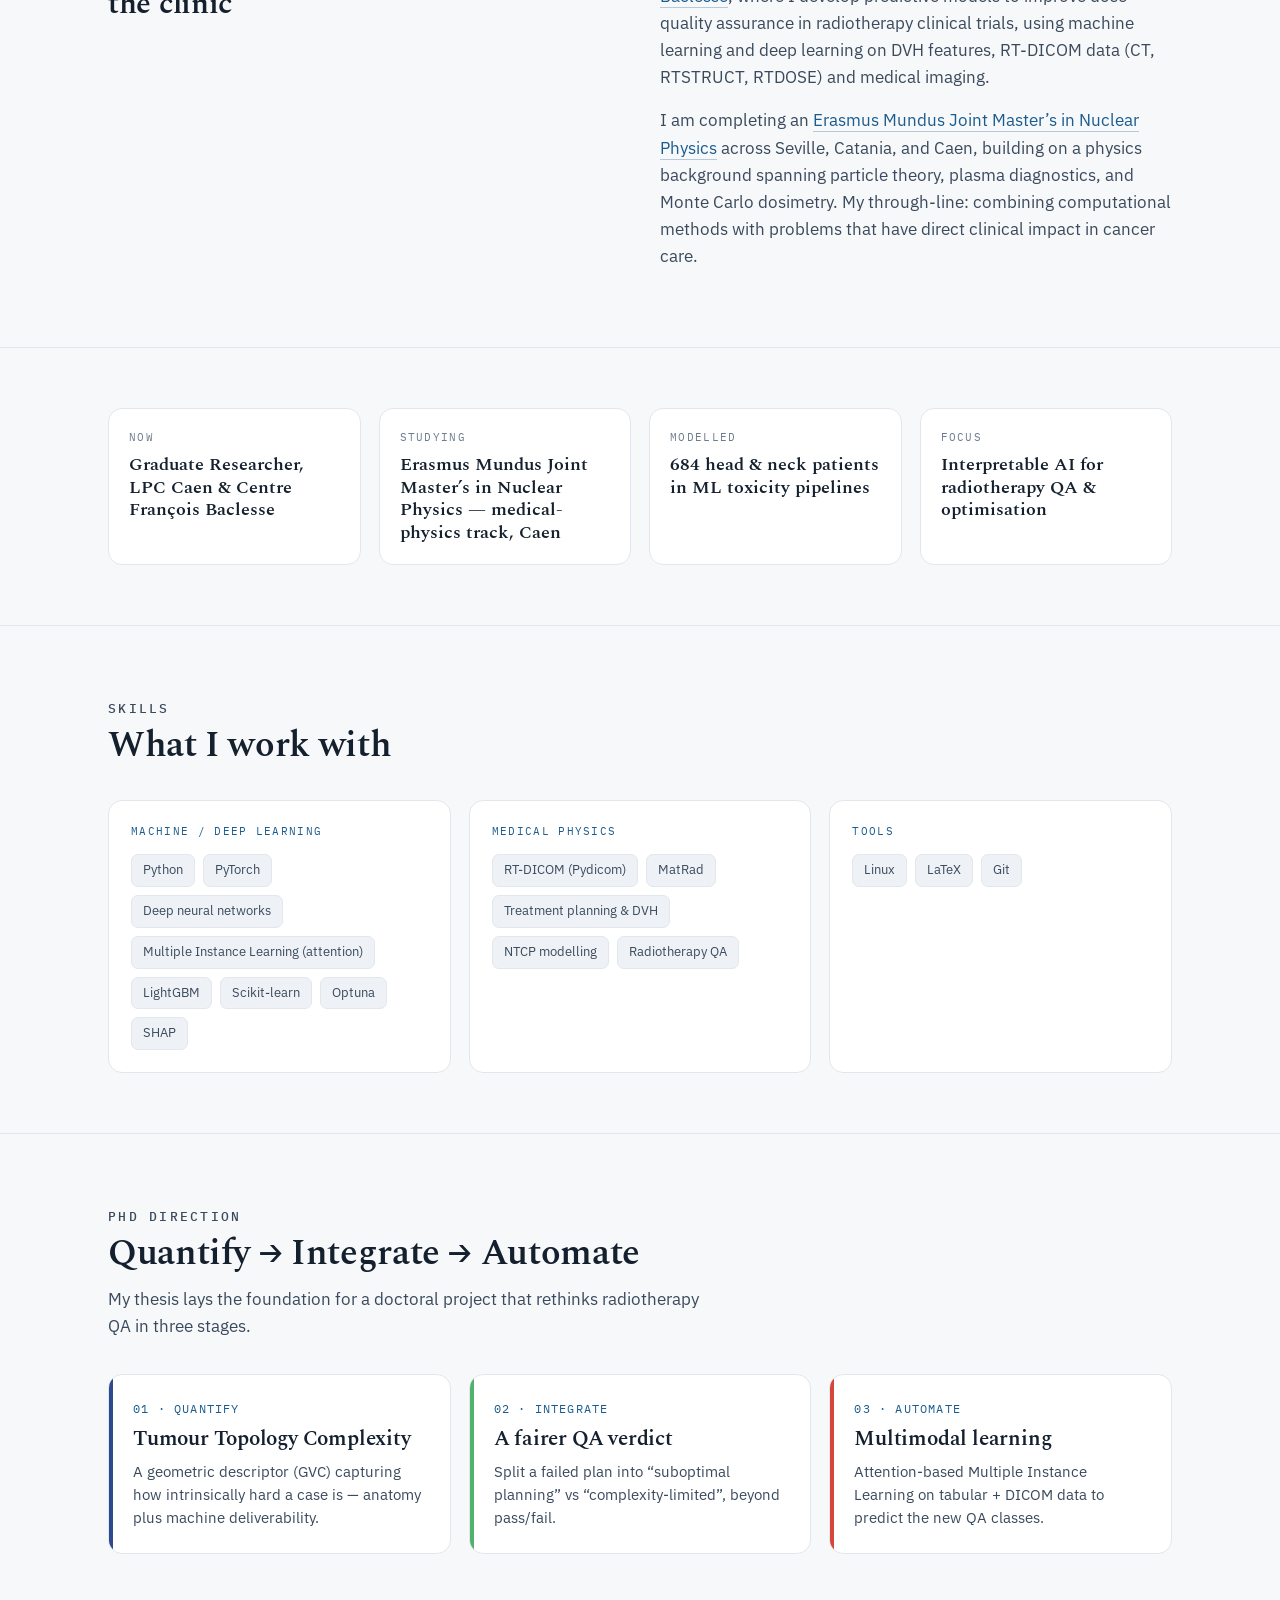
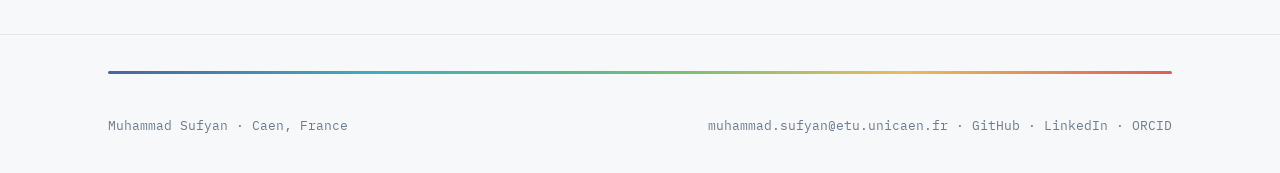
==== commit 8d659183: "Update portrait image source in index.html" ====
--- a/index.html
+++ b/index.html
@@ -9,7 +9,7 @@
 <a href="mailto:muhammad.sufyan@etu.unicaen.fr">Email</a><a href="https://github.com/mesufyan" target="_blank" rel="noopener">GitHub</a>
 <a href="https://www.linkedin.com/in/sufyann" target="_blank" rel="noopener">LinkedIn</a><a href="https://orcid.org/0009-0007-3161-0716" target="_blank" rel="noopener">ORCID</a>
 </div></div>
-<div class="portrait-card fade in"><img class="portrait" src="assets/sufyan.png" alt="Muhammad Sufyan"></div>
+<div class="portrait-card fade in"><img class="portrait" src="assets/sufyan_new.png" alt="Muhammad Sufyan"></div>
 </div></div></header>
 
 
@@ -130,4 +130,4 @@
 <div class="step"><div class="bar"></div><div class="no">01 &middot; QUANTIFY</div><h3>Tumour Topology Complexity</h3><p>A geometric descriptor (GVC) capturing how intrinsically hard a case is &mdash; anatomy plus machine deliverability.</p></div>
 <div class="step"><div class="bar"></div><div class="no">02 &middot; INTEGRATE</div><h3>A fairer QA verdict</h3><p>Split a failed plan into &ldquo;suboptimal planning&rdquo; vs &ldquo;complexity-limited&rdquo;, beyond pass/fail.</p></div>
 <div class="step"><div class="bar"></div><div class="no">03 &middot; AUTOMATE</div><h3>Multimodal learning</h3><p>Attention-based Multiple Instance Learning on tabular + DICOM data to predict the new QA classes.</p></div>
-</div></div></section><footer><div class="wrap" style="flex-direction:column;align-items:stretch"><div class="spectrum-line"></div><div style="display:flex;justify-content:space-between;align-items:center;flex-wrap:wrap;gap:14px"><span class="small">Muhammad Sufyan &middot; Caen, France</span><span class="small"><a href="mailto:muhammad.sufyan@etu.unicaen.fr">muhammad.sufyan@etu.unicaen.fr</a> &middot; <a href="https://github.com/mesufyan" target="_blank" rel="noopener">GitHub</a> &middot; <a href="https://www.linkedin.com/in/sufyann" target="_blank" rel="noopener">LinkedIn</a> &middot; <a href="https://orcid.org/0009-0007-3161-0716" target="_blank" rel="noopener">ORCID</a></span></div></div></footer><script>const io=new IntersectionObserver((es)=>{es.forEach(e=>{if(e.isIntersecting)e.target.classList.add('in')})},{threshold:.12});document.querySelectorAll('.fade').forEach(el=>io.observe(el));</script></body></html>+</div></div></section><footer><div class="wrap" style="flex-direction:column;align-items:stretch"><div class="spectrum-line"></div><div style="display:flex;justify-content:space-between;align-items:center;flex-wrap:wrap;gap:14px"><span class="small">Muhammad Sufyan &middot; Caen, France</span><span class="small"><a href="mailto:muhammad.sufyan@etu.unicaen.fr">muhammad.sufyan@etu.unicaen.fr</a> &middot; <a href="https://github.com/mesufyan" target="_blank" rel="noopener">GitHub</a> &middot; <a href="https://www.linkedin.com/in/sufyann" target="_blank" rel="noopener">LinkedIn</a> &middot; <a href="https://orcid.org/0009-0007-3161-0716" target="_blank" rel="noopener">ORCID</a></span></div></div></footer><script>const io=new IntersectionObserver((es)=>{es.forEach(e=>{if(e.isIntersecting)e.target.classList.add('in')})},{threshold:.12});document.querySelectorAll('.fade').forEach(el=>io.observe(el));</script></body></html>
--- a/styles.css
+++ b/styles.css
@@ -307,3 +307,14 @@
 .ntcp-row{height:118px}
 .ntcp-bar-wrap{min-width:0}
 .figure .fig-cap{text-align:center}
+
+/* ---------- project card: stretched-link (no nested anchors) ---------- */
+.card{cursor:pointer}
+.card-stretch{position:absolute;inset:0;z-index:1;border-radius:var(--r)}
+.card .foot{position:relative;z-index:2}
+.card .foot .repo{position:relative;z-index:2}
+.card .readmore{color:var(--cobalt);font-size:13px;font-weight:600}
+
+/* repo as interactive span inside the card link */
+.card .repo[role=link]{cursor:pointer}
+.card .repo.soon{cursor:default}
